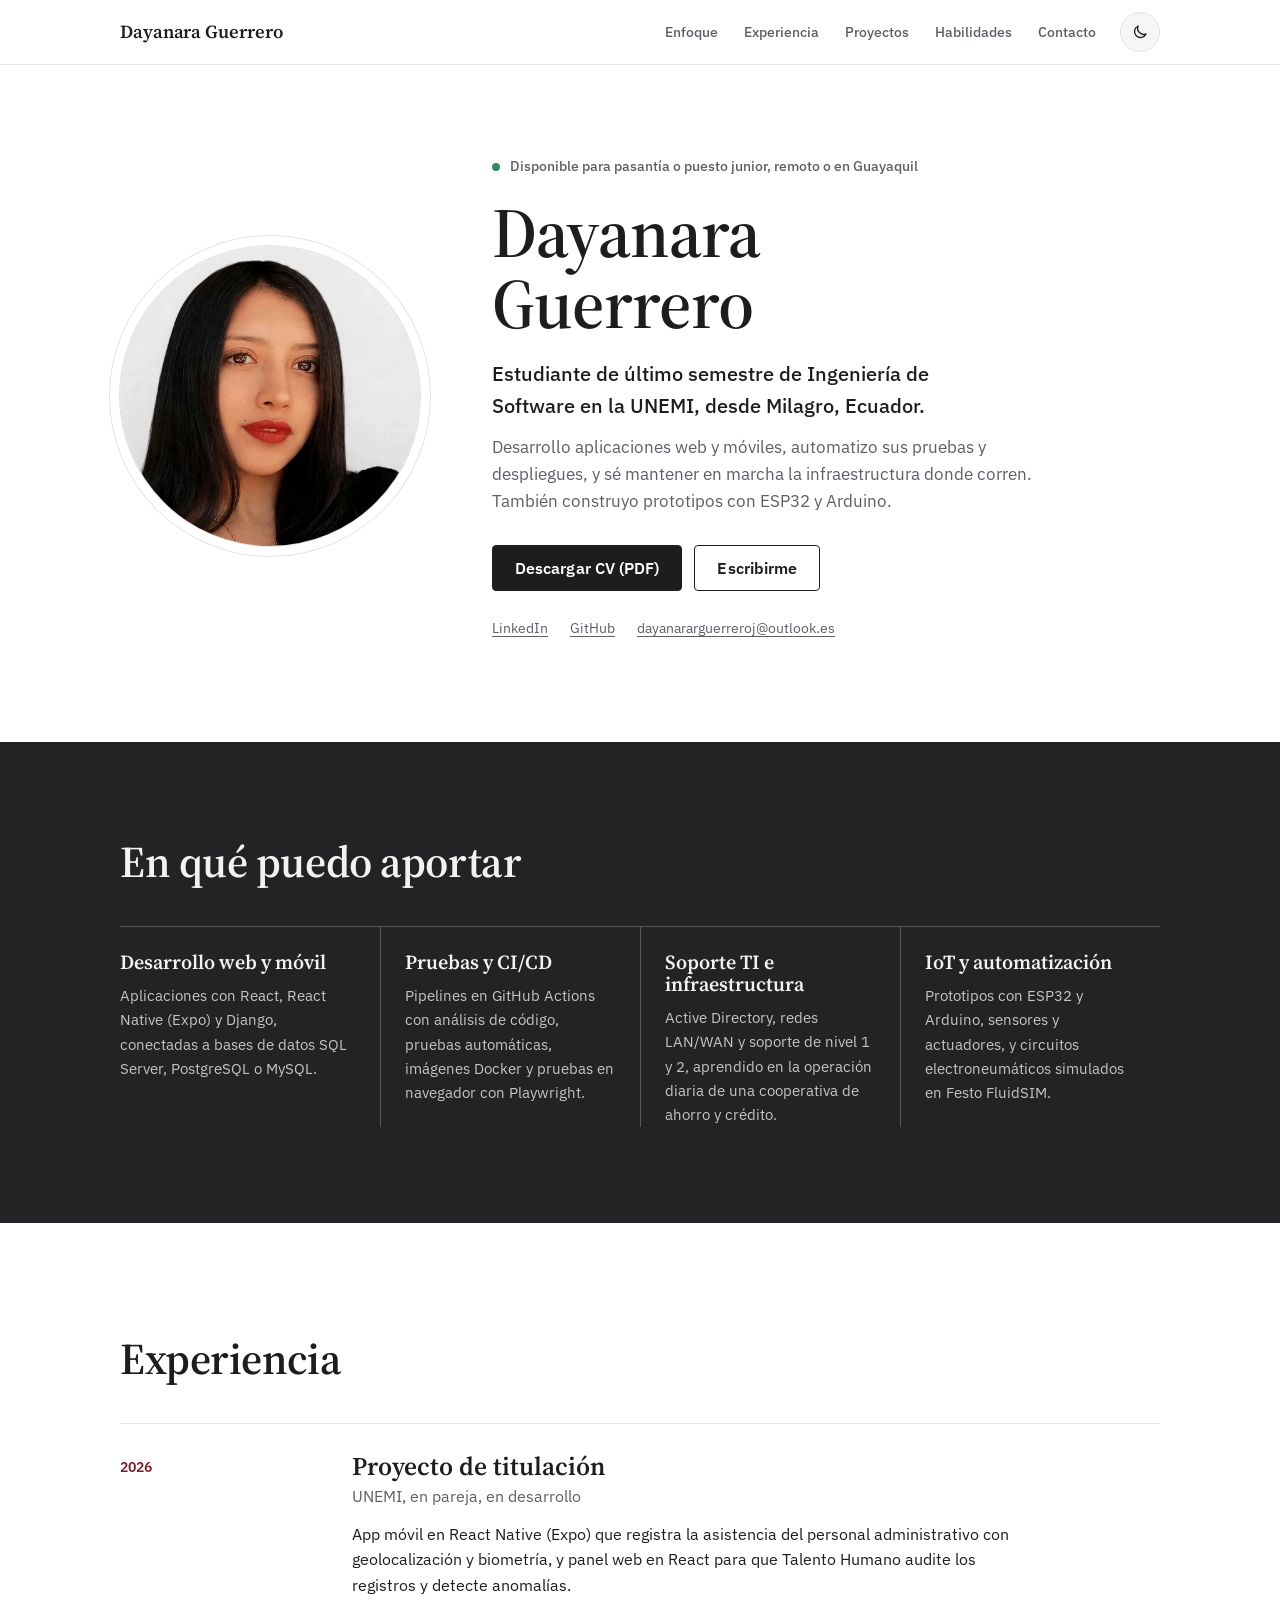
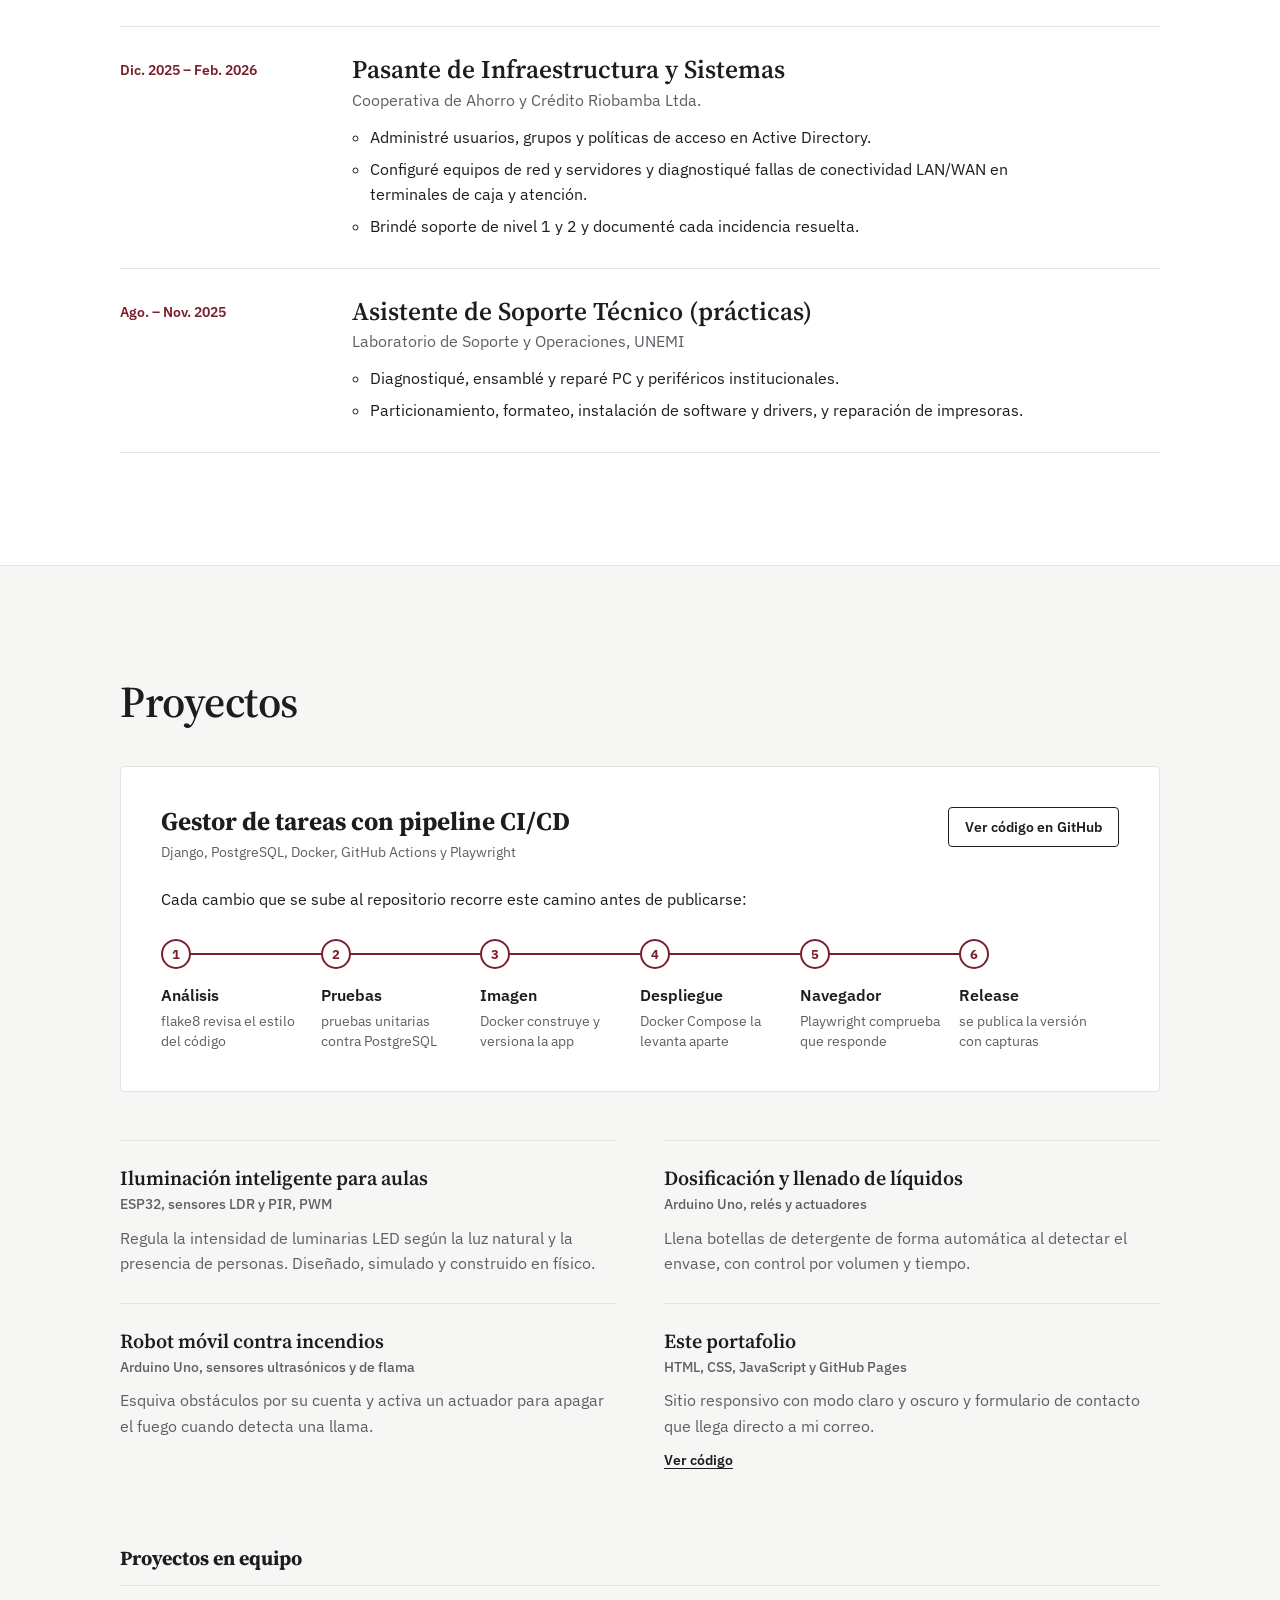
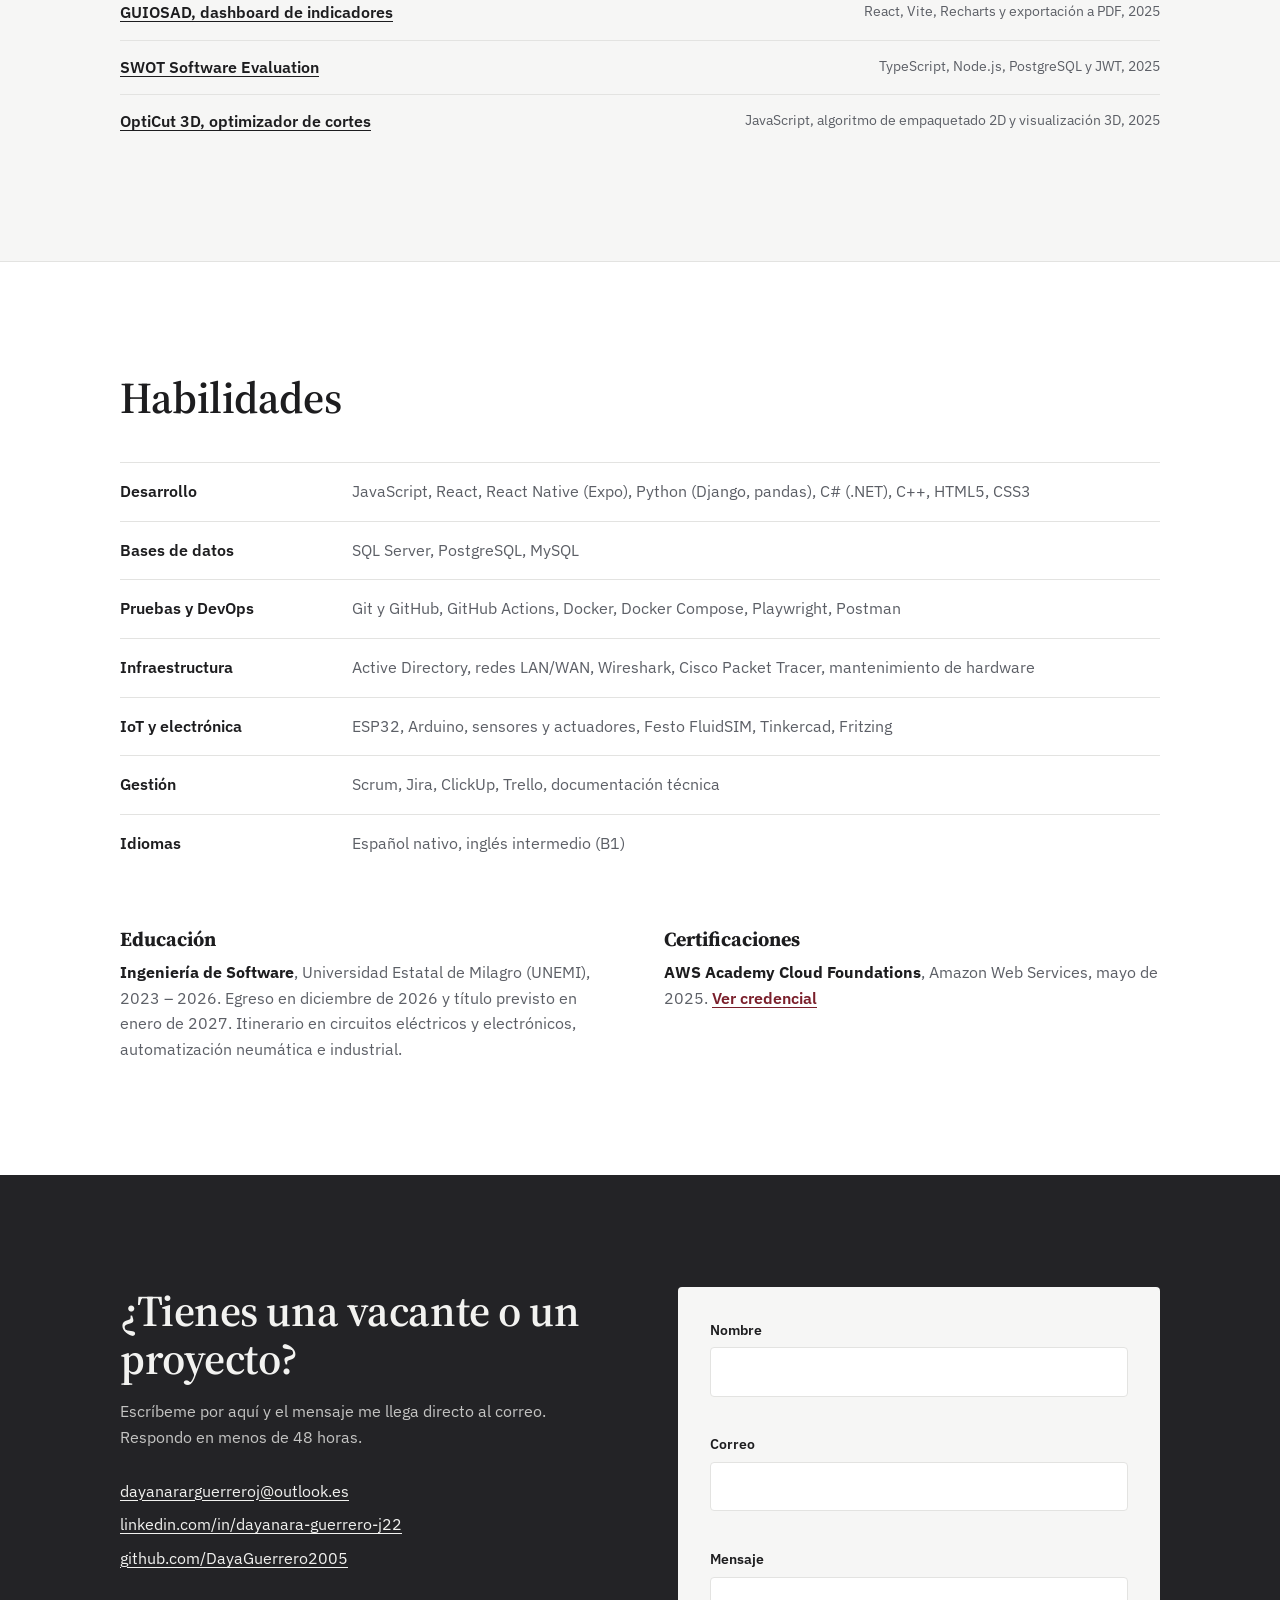
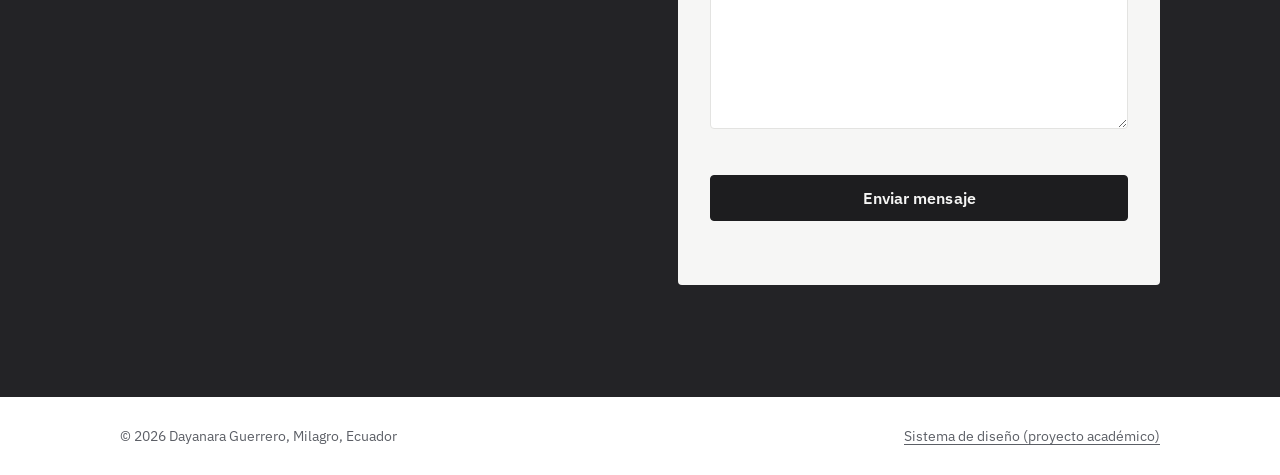
==== index.html @ b3f78c97 "Da un estilo más sobrio al portafolio Foto en círculo, títulos en Source Serif 4 y texto en IBM Plex" ====
<!DOCTYPE html>
<html lang="es">
<head>
  <meta charset="UTF-8" />
  <meta name="viewport" content="width=device-width, initial-scale=1.0" />
  <title>Dayanara Guerrero | Ingeniería de Software</title>
  <meta name="description" content="Portafolio de Dayanara Guerrero, estudiante de último semestre de Ingeniería de Software (UNEMI, Ecuador). Desarrollo web y móvil, QA y CI/CD, soporte TI e IoT." />
  <meta name="author" content="Dayanara Guerrero" />
  <meta property="og:title" content="Dayanara Guerrero | Ingeniería de Software" />
  <meta property="og:description" content="Desarrollo web y móvil, pruebas automatizadas y CI/CD, soporte TI e IoT. Disponible para pasantía o puesto junior." />
  <meta property="og:image" content="https://dayaguerrero2005.github.io/Portafolio-DW/assets/img/dayanara-guerrero.jpg" />
  <meta property="og:type" content="website" />
  <link rel="icon" type="image/jpeg" href="assets/img/favicon.jpg" />
  <link rel="preconnect" href="https://fonts.googleapis.com" />
  <link rel="preconnect" href="https://fonts.gstatic.com" crossorigin />
  <link href="https://fonts.googleapis.com/css2?family=Source+Serif+4:opsz,wght@8..60,400..700&family=IBM+Plex+Sans:wght@400;500;600&display=swap" rel="stylesheet" />
  <link rel="stylesheet" href="css/style.css" />
  <script>
    try {
      var t = localStorage.getItem('dg-theme');
      if (t) document.documentElement.setAttribute('data-theme', t);
    } catch (e) {}
  </script>
</head>
<body>
  <a class="skip" href="#main">Saltar al contenido</a>

  <header class="top">
    <div class="wrap top-inner">
      <a class="brand" href="#inicio" aria-label="Inicio">Dayanara Guerrero</a>
      <nav class="nav" id="nav" aria-label="Secciones">
        <a href="#enfoque">Enfoque</a>
        <a href="#experiencia">Experiencia</a>
        <a href="#proyectos">Proyectos</a>
        <a href="#habilidades">Habilidades</a>
        <a href="#contacto">Contacto</a>
      </nav>
      <div class="top-actions">
        <button class="icon-btn" id="theme" type="button" aria-label="Cambiar a modo oscuro">
          <svg viewBox="0 0 24 24" aria-hidden="true"><path d="M20 14.5A8 8 0 0 1 9.5 4 8 8 0 1 0 20 14.5Z"/></svg>
        </button>
        <button class="icon-btn menu-btn" id="menu" type="button" aria-label="Abrir menú" aria-expanded="false" aria-controls="nav">
          <svg viewBox="0 0 24 24" aria-hidden="true"><path d="M4 7h16M4 12h16M4 17h16"/></svg>
        </button>
      </div>
    </div>
  </header>

  <main id="main">
    <section class="hero" id="inicio" aria-labelledby="hero-name">
      <div class="wrap hero-grid">
        <figure class="hero-photo">
          <img src="assets/img/dayanara-guerrero.jpg" width="480" height="480" alt="Retrato de Dayanara Guerrero" fetchpriority="high" />
        </figure>
        <div class="hero-text">
          <p class="status"><span class="dot" aria-hidden="true"></span>Disponible para pasantía o puesto junior, remoto o en Guayaquil</p>
          <h1 class="hero-name" id="hero-name">Dayanara<br />Guerrero</h1>
          <p class="hero-role">Estudiante de último semestre de Ingeniería de Software en la UNEMI, desde Milagro, Ecuador.</p>
          <p class="hero-lead">
            Desarrollo aplicaciones web y móviles, automatizo sus pruebas y despliegues, y sé
            mantener en marcha la infraestructura donde corren. También construyo prototipos
            con ESP32 y Arduino.
          </p>
          <div class="hero-cta">
            <a class="btn btn-solid" href="assets/CV_Dayanara_Guerrero.pdf" download>Descargar CV (PDF)</a>
            <a class="btn btn-line" href="#contacto">Escribirme</a>
          </div>
          <ul class="hero-links" aria-label="Perfiles">
            <li><a href="https://www.linkedin.com/in/dayanara-guerrero-j22/" target="_blank" rel="noopener">LinkedIn</a></li>
            <li><a href="https://github.com/DayaGuerrero2005" target="_blank" rel="noopener">GitHub</a></li>
            <li><a href="mailto:dayanararguerreroj@outlook.es">dayanararguerreroj@outlook.es</a></li>
          </ul>
        </div>
      </div>
    </section>

    <section class="band" id="enfoque" aria-labelledby="enfoque-title">
      <div class="wrap">
        <h2 class="section-title" id="enfoque-title">En qué puedo aportar</h2>
        <div class="focus">
          <article class="focus-item">
            <h3>Desarrollo web y móvil</h3>
            <p>Aplicaciones con React, React Native (Expo) y Django, conectadas a bases de datos SQL Server, PostgreSQL o MySQL.</p>
          </article>
          <article class="focus-item">
            <h3>Pruebas y CI/CD</h3>
            <p>Pipelines en GitHub Actions con análisis de código, pruebas automáticas, imágenes Docker y pruebas en navegador con Playwright.</p>
          </article>
          <article class="focus-item">
            <h3>Soporte TI e infraestructura</h3>
            <p>Active Directory, redes LAN/WAN y soporte de nivel 1 y 2, aprendido en la operación diaria de una cooperativa de ahorro y crédito.</p>
          </article>
          <article class="focus-item">
            <h3>IoT y automatización</h3>
            <p>Prototipos con ESP32 y Arduino, sensores y actuadores, y circuitos electroneumáticos simulados en Festo FluidSIM.</p>
          </article>
        </div>
      </div>
    </section>

    <section class="section" id="experiencia" aria-labelledby="exp-title">
      <div class="wrap">
        <h2 class="section-title" id="exp-title">Experiencia</h2>
        <ol class="timeline">
          <li class="tl-item">
            <p class="tl-date">2026</p>
            <div class="tl-body">
              <h3>Proyecto de titulación</h3>
              <p class="tl-org">UNEMI, en pareja, en desarrollo</p>
              <p>App móvil en React Native (Expo) que registra la asistencia del personal administrativo con geolocalización y biometría, y panel web en React para que Talento Humano audite los registros y detecte anomalías.</p>
            </div>
          </li>
          <li class="tl-item">
            <p class="tl-date">Dic. 2025 – Feb. 2026</p>
            <div class="tl-body">
              <h3>Pasante de Infraestructura y Sistemas</h3>
              <p class="tl-org">Cooperativa de Ahorro y Crédito Riobamba Ltda.</p>
              <ul>
                <li>Administré usuarios, grupos y políticas de acceso en Active Directory.</li>
                <li>Configuré equipos de red y servidores y diagnostiqué fallas de conectividad LAN/WAN en terminales de caja y atención.</li>
                <li>Brindé soporte de nivel 1 y 2 y documenté cada incidencia resuelta.</li>
              </ul>
            </div>
          </li>
          <li class="tl-item">
            <p class="tl-date">Ago. – Nov. 2025</p>
            <div class="tl-body">
              <h3>Asistente de Soporte Técnico (prácticas)</h3>
              <p class="tl-org">Laboratorio de Soporte y Operaciones, UNEMI</p>
              <ul>
                <li>Diagnostiqué, ensamblé y reparé PC y periféricos institucionales.</li>
                <li>Particionamiento, formateo, instalación de software y drivers, y reparación de impresoras.</li>
              </ul>
            </div>
          </li>
        </ol>
      </div>
    </section>

    <section class="section section-alt" id="proyectos" aria-labelledby="proj-title">
      <div class="wrap">
        <h2 class="section-title" id="proj-title">Proyectos</h2>

        <article class="feature">
          <div class="feature-head">
            <div>
              <h3>Gestor de tareas con pipeline CI/CD</h3>
              <p class="feature-stack">Django, PostgreSQL, Docker, GitHub Actions y Playwright</p>
            </div>
            <a class="btn btn-line btn-sm" href="https://github.com/DayaGuerrero2005/GCS_TPE3" target="_blank" rel="noopener">Ver código en GitHub</a>
          </div>
          <p class="feature-lead">Cada cambio que se sube al repositorio recorre este camino antes de publicarse:</p>
          <ol class="pipeline" aria-label="Etapas del pipeline">
            <li><strong>Análisis</strong><span>flake8 revisa el estilo del código</span></li>
            <li><strong>Pruebas</strong><span>pruebas unitarias contra PostgreSQL</span></li>
            <li><strong>Imagen</strong><span>Docker construye y versiona la app</span></li>
            <li><strong>Despliegue</strong><span>Docker Compose la levanta aparte</span></li>
            <li><strong>Navegador</strong><span>Playwright comprueba que responde</span></li>
            <li><strong>Release</strong><span>se publica la versión con capturas</span></li>
          </ol>
        </article>

        <div class="proj-grid">
          <article class="proj">
            <h3>Iluminación inteligente para aulas</h3>
            <p class="proj-stack">ESP32, sensores LDR y PIR, PWM</p>
            <p>Regula la intensidad de luminarias LED según la luz natural y la presencia de personas. Diseñado, simulado y construido en físico.</p>
          </article>
          <article class="proj">
            <h3>Dosificación y llenado de líquidos</h3>
            <p class="proj-stack">Arduino Uno, relés y actuadores</p>
            <p>Llena botellas de detergente de forma automática al detectar el envase, con control por volumen y tiempo.</p>
          </article>
          <article class="proj">
            <h3>Robot móvil contra incendios</h3>
            <p class="proj-stack">Arduino Uno, sensores ultrasónicos y de flama</p>
            <p>Esquiva obstáculos por su cuenta y activa un actuador para apagar el fuego cuando detecta una llama.</p>
          </article>
          <article class="proj">
            <h3>Este portafolio</h3>
            <p class="proj-stack">HTML, CSS, JavaScript y GitHub Pages</p>
            <p>Sitio responsivo con modo claro y oscuro y formulario de contacto que llega directo a mi correo.</p>
            <a class="proj-link" href="https://github.com/DayaGuerrero2005/Portafolio-DW" target="_blank" rel="noopener">Ver código</a>
          </article>
        </div>

        <h3 class="sub-title">Proyectos en equipo</h3>
        <ul class="team-list">
          <li>
            <a href="https://github.com/Jose2401jj/guiosad-project" target="_blank" rel="noopener">GUIOSAD, dashboard de indicadores</a>
            <span>React, Vite, Recharts y exportación a PDF, 2025</span>
          </li>
          <li>
            <a href="https://github.com/JavicSoftCode-01/swot_software_evaluation" target="_blank" rel="noopener">SWOT Software Evaluation</a>
            <span>TypeScript, Node.js, PostgreSQL y JWT, 2025</span>
          </li>
          <li>
            <a href="https://github.com/JavicSoftCode-01/optimizador_de_cortes" target="_blank" rel="noopener">OptiCut 3D, optimizador de cortes</a>
            <span>JavaScript, algoritmo de empaquetado 2D y visualización 3D, 2025</span>
          </li>
        </ul>
      </div>
    </section>

    <section class="section" id="habilidades" aria-labelledby="skills-title">
      <div class="wrap">
        <h2 class="section-title" id="skills-title">Habilidades</h2>
        <dl class="skills">
          <div><dt>Desarrollo</dt><dd>JavaScript, React, React Native (Expo), Python (Django, pandas), C# (.NET), C++, HTML5, CSS3</dd></div>
          <div><dt>Bases de datos</dt><dd>SQL Server, PostgreSQL, MySQL</dd></div>
          <div><dt>Pruebas y DevOps</dt><dd>Git y GitHub, GitHub Actions, Docker, Docker Compose, Playwright, Postman</dd></div>
          <div><dt>Infraestructura</dt><dd>Active Directory, redes LAN/WAN, Wireshark, Cisco Packet Tracer, mantenimiento de hardware</dd></div>
          <div><dt>IoT y electrónica</dt><dd>ESP32, Arduino, sensores y actuadores, Festo FluidSIM, Tinkercad, Fritzing</dd></div>
          <div><dt>Gestión</dt><dd>Scrum, Jira, ClickUp, Trello, documentación técnica</dd></div>
          <div><dt>Idiomas</dt><dd>Español nativo, inglés intermedio (B1)</dd></div>
        </dl>

        <div class="edu">
          <div>
            <h3>Educación</h3>
            <p><strong>Ingeniería de Software</strong>, Universidad Estatal de Milagro (UNEMI), 2023 – 2026. Egreso en diciembre de 2026 y título previsto en enero de 2027. Itinerario en circuitos eléctricos y electrónicos, automatización neumática e industrial.</p>
          </div>
          <div>
            <h3>Certificaciones</h3>
            <p><strong>AWS Academy Cloud Foundations</strong>, Amazon Web Services, mayo de 2025. <a href="https://credly.com/go/OLYdeeod" target="_blank" rel="noopener">Ver credencial</a></p>
          </div>
        </div>
      </div>
    </section>

    <section class="contact" id="contacto" aria-labelledby="contact-title">
      <div class="wrap contact-grid">
        <div class="contact-text">
          <h2 class="contact-title" id="contact-title">¿Tienes una vacante o un proyecto?</h2>
          <p>Escríbeme por aquí y el mensaje me llega directo al correo. Respondo en menos de 48 horas.</p>
          <ul class="contact-links">
            <li><a href="mailto:dayanararguerreroj@outlook.es">dayanararguerreroj@outlook.es</a></li>
            <li><a href="https://www.linkedin.com/in/dayanara-guerrero-j22/" target="_blank" rel="noopener">linkedin.com/in/dayanara-guerrero-j22</a></li>
            <li><a href="https://github.com/DayaGuerrero2005" target="_blank" rel="noopener">github.com/DayaGuerrero2005</a></li>
          </ul>
        </div>
        <form class="form" id="contact-form" novalidate>
          <div class="field">
            <label for="f-name">Nombre</label>
            <input id="f-name" name="name" type="text" autocomplete="name" required minlength="2" />
            <p class="err" id="e-name" aria-live="polite"></p>
          </div>
          <div class="field">
            <label for="f-email">Correo</label>
            <input id="f-email" name="email" type="email" autocomplete="email" required />
            <p class="err" id="e-email" aria-live="polite"></p>
          </div>
          <div class="field">
            <label for="f-message">Mensaje</label>
            <textarea id="f-message" name="message" rows="5" required minlength="10"></textarea>
            <p class="err" id="e-message" aria-live="polite"></p>
          </div>
          <input type="text" name="_honey" class="hp" tabindex="-1" autocomplete="off" aria-hidden="true" />
          <button class="btn btn-solid" type="submit" id="f-submit">Enviar mensaje</button>
          <p class="form-status" id="f-status" role="status"></p>
        </form>
      </div>
    </section>
  </main>

  <footer class="foot">
    <div class="wrap foot-inner">
      <p>© 2026 Dayanara Guerrero, Milagro, Ecuador</p>
      <a href="design-system.html">Sistema de diseño (proyecto académico)</a>
    </div>
  </footer>

  <script src="js/main.js"></script>
</body>
</html>
---- css/style.css ----
/* Portafolio de Dayanara Guerrero
   Paleta: blanco, grafito y un vino oscuro como único acento.
   Tipos: Source Serif 4 (títulos) e IBM Plex Sans (texto). */

:root {
  --paper: #ffffff;
  --surface: #f6f6f5;
  --ink: #1d1d1f;
  --muted: #5c5f66;
  --line: #e3e3e1;
  --signal: #7a1f2b;
  --signal-ink: #ffffff;
  --focus: #2b5fb4;
  --deep: #232326;
  --on-deep: #f2f2f0;

  --font-display: "Source Serif 4", Georgia, "Times New Roman", serif;
  --font-body: "IBM Plex Sans", system-ui, -apple-system, "Segoe UI", sans-serif;

  --step--1: 0.875rem;
  --step-0: 1rem;
  --step-1: 1.25rem;
  --step-2: 1.6rem;
  --step-3: clamp(2rem, 4vw, 2.75rem);
  --step-hero: clamp(2.6rem, 5.6vw, 4.4rem);

  --wrap: 1120px;
  --gutter: clamp(16px, 4vw, 40px);
  --radius: 4px;
  color-scheme: light;
}

:root[data-theme="dark"] {
  --paper: #161618;
  --surface: #1e1e21;
  --ink: #ededeb;
  --muted: #a7a8ad;
  --line: #303034;
  --signal: #d98a94;
  --signal-ink: #161618;
  --focus: #8fb0ff;
  --deep: #0f0f10;
  --on-deep: #ededeb;
  color-scheme: dark;
}

@media (prefers-color-scheme: dark) {
  :root:not([data-theme="light"]) {
    --paper: #161618;
    --surface: #1e1e21;
    --ink: #ededeb;
    --muted: #a7a8ad;
    --line: #303034;
    --signal: #d98a94;
    --signal-ink: #161618;
    --focus: #8fb0ff;
    --deep: #0f0f10;
    --on-deep: #ededeb;
    color-scheme: dark;
  }
}

*, *::before, *::after { box-sizing: border-box; }
html { scroll-behavior: smooth; scroll-padding-top: 76px; }
body {
  margin: 0;
  background: var(--paper);
  color: var(--ink);
  font-family: var(--font-body);
  font-size: var(--step-0);
  line-height: 1.6;
  -webkit-font-smoothing: antialiased;
}
img { max-width: 100%; display: block; }
a { color: inherit; text-underline-offset: 3px; }
:focus-visible { outline: 3px solid var(--focus); outline-offset: 3px; border-radius: 2px; }
h1, h2, h3 { font-family: var(--font-display); line-height: 1.1; margin: 0; }
p { margin: 0; }

.wrap { width: 100%; max-width: var(--wrap); margin: 0 auto; padding: 0 var(--gutter); }
.skip { position: absolute; left: -999px; top: 8px; background: var(--ink); color: var(--paper); padding: 8px 14px; z-index: 50; }
.skip:focus { left: 8px; }

/* Cabecera */
.top {
  position: sticky; top: 0; z-index: 20;
  background: color-mix(in srgb, var(--paper) 88%, transparent);
  backdrop-filter: blur(10px);
  border-bottom: 1px solid var(--line);
}
.top-inner { display: flex; align-items: center; gap: 24px; height: 64px; }
.brand { font-family: var(--font-display); font-weight: 600; font-size: 1.15rem; letter-spacing: -0.005em; text-decoration: none; margin-right: auto; }
.nav { display: flex; gap: 26px; }
.nav a { text-decoration: none; color: var(--muted); font-size: var(--step--1); font-weight: 500; }
.nav a:hover { color: var(--ink); }
.top-actions { display: flex; gap: 6px; }
.icon-btn {
  width: 40px; height: 40px; border-radius: 50%;
  border: 1px solid var(--line); background: var(--surface); color: var(--ink);
  display: grid; place-items: center; cursor: pointer;
}
.icon-btn svg { width: 18px; height: 18px; fill: none; stroke: currentColor; stroke-width: 1.8; stroke-linecap: round; stroke-linejoin: round; }
.menu-btn { display: none; }

/* Botones */
.btn {
  letter-spacing: 0.005em;
  display: inline-flex; align-items: center; justify-content: center;
  min-height: 46px; padding: 0 22px; border-radius: var(--radius);
  font: 600 var(--step-0) var(--font-body); text-decoration: none; cursor: pointer;
  border: 1.5px solid var(--ink);
}
.btn-solid { background: var(--ink); color: var(--paper); }
.btn-solid:hover { background: var(--signal); border-color: var(--signal); color: var(--signal-ink); }
.btn-line { background: transparent; color: var(--ink); }
.btn-line:hover { background: var(--ink); color: var(--paper); }
.btn-sm { min-height: 40px; padding: 0 16px; font-size: var(--step--1); }
.btn[disabled] { opacity: .6; cursor: progress; }

/* Hero */
.hero { padding: clamp(40px, 7vw, 88px) 0 clamp(56px, 8vw, 104px); overflow: hidden; }
.hero-grid { display: grid; grid-template-columns: auto 1fr; gap: clamp(32px, 6vw, 72px); align-items: center; }
.status { display: inline-flex; align-items: baseline; gap: 10px; font-size: var(--step--1); color: var(--muted); font-weight: 500; }
.dot { width: 8px; height: 8px; border-radius: 50%; background: #2e8b57; }
.hero-name {
  font-size: var(--step-hero);
  font-weight: 600;
  font-variation-settings: "opsz" 60;
  letter-spacing: -0.015em;
  line-height: 1.02;
  margin: 18px 0 18px;
}
.hero-role { font-size: var(--step-1); font-weight: 500; max-width: 40ch; }
.hero-lead { color: var(--muted); max-width: 54ch; margin-top: 12px; font-size: 1.05rem; }
.hero-cta { display: flex; flex-wrap: wrap; gap: 12px; margin-top: 30px; }
.hero-links { list-style: none; padding: 0; margin: 26px 0 0; display: flex; flex-wrap: wrap; gap: 8px 22px; font-size: var(--step--1); }
.hero-links a { color: var(--muted); }
.hero-links a:hover { color: var(--signal); }

.hero-photo { margin: 0; }
.hero-photo img {
  width: clamp(200px, 24vw, 300px); height: auto; aspect-ratio: 1; object-fit: cover;
  border-radius: 50%;
  box-shadow: 0 0 0 1px var(--line), 0 0 0 10px var(--paper), 0 0 0 11px var(--line);
}

/* Bloque de enfoque */
.band { background: var(--deep); color: var(--on-deep); padding: clamp(56px, 8vw, 96px) 0; }
.band .section-title { color: var(--on-deep); }
.focus { display: grid; grid-template-columns: repeat(4, 1fr); gap: 0; margin-top: 40px; border-top: 1px solid color-mix(in srgb, var(--on-deep) 25%, transparent); }
.focus-item { padding: 24px 24px 0 0; }
.focus-item + .focus-item { padding-left: 24px; border-left: 1px solid color-mix(in srgb, var(--on-deep) 25%, transparent); }
.focus-item h3 { font-size: var(--step-1); font-weight: 600; margin-bottom: 10px; }
.focus-item p { color: color-mix(in srgb, var(--on-deep) 78%, transparent); font-size: .95rem; }

/* Secciones */
.section { padding: clamp(64px, 9vw, 112px) 0; }
.section-alt { background: var(--surface); border-top: 1px solid var(--line); border-bottom: 1px solid var(--line); }
.section-title { font-size: var(--step-3); font-weight: 600; letter-spacing: -0.01em; }

/* Línea de tiempo */
.timeline { list-style: none; padding: 0; margin: 40px 0 0; }
.tl-item { display: grid; grid-template-columns: 200px 1fr; gap: 32px; padding: 28px 0; border-top: 1px solid var(--line); }
.tl-item:last-child { border-bottom: 1px solid var(--line); }
.tl-date { font-weight: 600; color: var(--signal); font-size: var(--step--1); padding-top: 4px; }
.tl-body h3 { font-size: var(--step-2); font-weight: 600; }
.tl-org { color: var(--muted); margin: 4px 0 12px; }
.tl-body p:not(.tl-org) { max-width: 68ch; }
.tl-body ul { margin: 0; padding-left: 1.1em; max-width: 68ch; }
.tl-body li + li { margin-top: 6px; }

/* Proyecto destacado y pipeline */
.feature { margin-top: 40px; padding: clamp(24px, 4vw, 40px); border: 1px solid var(--line); border-radius: var(--radius); background: var(--paper); }
.feature-head { display: flex; justify-content: space-between; align-items: flex-start; gap: 20px; flex-wrap: wrap; }
.feature h3 { font-size: var(--step-2); }
.feature-stack { color: var(--muted); margin-top: 6px; font-size: var(--step--1); }
.feature-lead { margin-top: 24px; }
.pipeline {
  list-style: none; padding: 0; margin: 26px 0 0;
  display: grid; grid-template-columns: repeat(6, 1fr); counter-reset: st;
  position: relative;
}
.pipeline::before {
  content: ""; position: absolute; left: 14px; right: calc(100% / 6 - 14px); top: 14px; height: 2px; background: var(--signal);
}
.pipeline li { position: relative; padding-right: 12px; counter-increment: st; }
.pipeline li::before {
  content: counter(st); display: grid; place-items: center;
  width: 30px; height: 30px; border-radius: 50%;
  background: var(--paper); border: 2px solid var(--signal); color: var(--signal);
  font: 700 .8rem var(--font-body); position: relative; margin-bottom: 14px;
}
.pipeline strong { display: block; font-size: 1rem; font-weight: 600; }
.pipeline span { display: block; color: var(--muted); font-size: var(--step--1); line-height: 1.45; margin-top: 2px; }

.proj-grid { display: grid; grid-template-columns: repeat(2, 1fr); gap: 0 48px; margin-top: 48px; }
.proj { padding: 26px 0; border-top: 1px solid var(--line); }
.proj h3 { font-size: var(--step-1); font-weight: 600; }
.proj-stack { color: var(--muted); font-size: var(--step--1); font-weight: 500; margin: 4px 0 10px; }
.proj p:last-of-type { color: var(--muted); }
.proj-link { display: inline-block; margin-top: 10px; font-weight: 600; font-size: var(--step--1); }

.sub-title { font-size: var(--step-1); margin-top: 48px; }
.team-list { list-style: none; padding: 0; margin: 16px 0 0; }
.team-list li { display: flex; flex-wrap: wrap; justify-content: space-between; gap: 4px 24px; padding: 14px 0; border-top: 1px solid var(--line); }
.team-list a { font-weight: 600; }
.team-list span { color: var(--muted); font-size: var(--step--1); }

/* Habilidades */
.skills { margin: 40px 0 0; }
.skills > div { display: grid; grid-template-columns: 200px 1fr; gap: 32px; padding: 16px 0; border-top: 1px solid var(--line); }
.skills dt { font-weight: 600; }
.skills dd { margin: 0; color: var(--muted); }
.edu { display: grid; grid-template-columns: 1fr 1fr; gap: 48px; margin-top: 56px; }
.edu h3 { font-size: var(--step-1); margin-bottom: 10px; }
.edu p { color: var(--muted); max-width: 60ch; }
.edu strong { color: var(--ink); }
.edu a { color: var(--signal); font-weight: 600; }

/* Contacto */
.contact { background: var(--deep); color: var(--on-deep); padding: clamp(64px, 9vw, 112px) 0; }
.contact-grid { display: grid; grid-template-columns: 1fr 1fr; gap: clamp(32px, 6vw, 80px); }
.contact-title { font-size: var(--step-3); font-weight: 600; letter-spacing: -0.01em; }
.contact-text > p { margin-top: 16px; color: color-mix(in srgb, var(--on-deep) 78%, transparent); max-width: 44ch; }
.contact-links { list-style: none; padding: 0; margin: 28px 0 0; }
.contact-links li + li { margin-top: 8px; }
.contact-links a { color: var(--on-deep); word-break: break-word; }
.contact-links a:hover { color: var(--signal); }

.form { background: var(--surface); color: var(--ink); padding: clamp(20px, 4vw, 32px); border-radius: var(--radius); }
.field + .field { margin-top: 16px; }
.field label { display: block; font-weight: 600; font-size: var(--step--1); margin-bottom: 6px; }
.field input, .field textarea {
  width: 100%; font: inherit; color: var(--ink); background: var(--paper);
  border: 1.5px solid var(--line); border-radius: var(--radius); padding: 11px 13px;
}
.field textarea { resize: vertical; min-height: 120px; }
.field input:focus, .field textarea:focus { outline: none; border-color: var(--focus); box-shadow: 0 0 0 3px color-mix(in srgb, var(--focus) 25%, transparent); }
.field.invalid input, .field.invalid textarea { border-color: var(--signal); }
.err { color: var(--signal); font-size: var(--step--1); min-height: 1.2em; margin-top: 4px; }
.hp { position: absolute; left: -5000px; }
.form .btn { margin-top: 18px; width: 100%; }
.form .btn-solid { background: var(--ink); color: var(--surface); }
.form-status { margin-top: 12px; font-size: var(--step--1); min-height: 1.4em; }
.form-status.ok { color: #1f8a50; }
.form-status.bad { color: var(--signal); }

/* Pie */
.foot { padding: 28px 0; font-size: var(--step--1); color: var(--muted); }
.foot-inner { display: flex; justify-content: space-between; gap: 12px; flex-wrap: wrap; }

/* Responsivo */
@media (max-width: 900px) {
  .focus { grid-template-columns: 1fr 1fr; }
  .focus-item:nth-child(3) { padding-left: 0; border-left: 0; }
  .focus-item { padding-bottom: 24px; }
  .pipeline { grid-template-columns: 1fr; gap: 18px; }
  .pipeline::before { left: 14px; right: auto; top: 14px; bottom: 14px; width: 3px; height: auto; }
  .pipeline li { display: grid; grid-template-columns: 30px 1fr; column-gap: 14px; }
  .pipeline li::before { margin: 0; grid-row: span 2; }
  .pipeline span { grid-column: 2; }
  .contact-grid, .edu { grid-template-columns: 1fr; }
}
@media (max-width: 760px) {
  .menu-btn { display: grid; }
  .nav {
    display: none; position: absolute; top: 64px; left: 0; right: 0;
    flex-direction: column; gap: 0; background: var(--surface); border-bottom: 1px solid var(--line);
    padding: 8px var(--gutter) 16px;
  }
  .nav.open { display: flex; }
  .nav a { padding: 12px 0; font-size: var(--step-0); color: var(--ink); }
  .hero-grid { grid-template-columns: 1fr; gap: 24px; }
  .hero-photo img { width: 168px; margin: 11px; }
  .hero-name { margin-top: 14px; }
  .focus { grid-template-columns: 1fr; }
  .focus-item, .focus-item + .focus-item { padding: 20px 0; border-left: 0; }
  .focus-item + .focus-item { border-top: 1px solid color-mix(in srgb, var(--on-deep) 25%, transparent); }
  .tl-item, .skills > div { grid-template-columns: 1fr; gap: 6px; }
  .proj-grid { grid-template-columns: 1fr; }
}
@media (prefers-reduced-motion: reduce) {
  html { scroll-behavior: auto; }
}
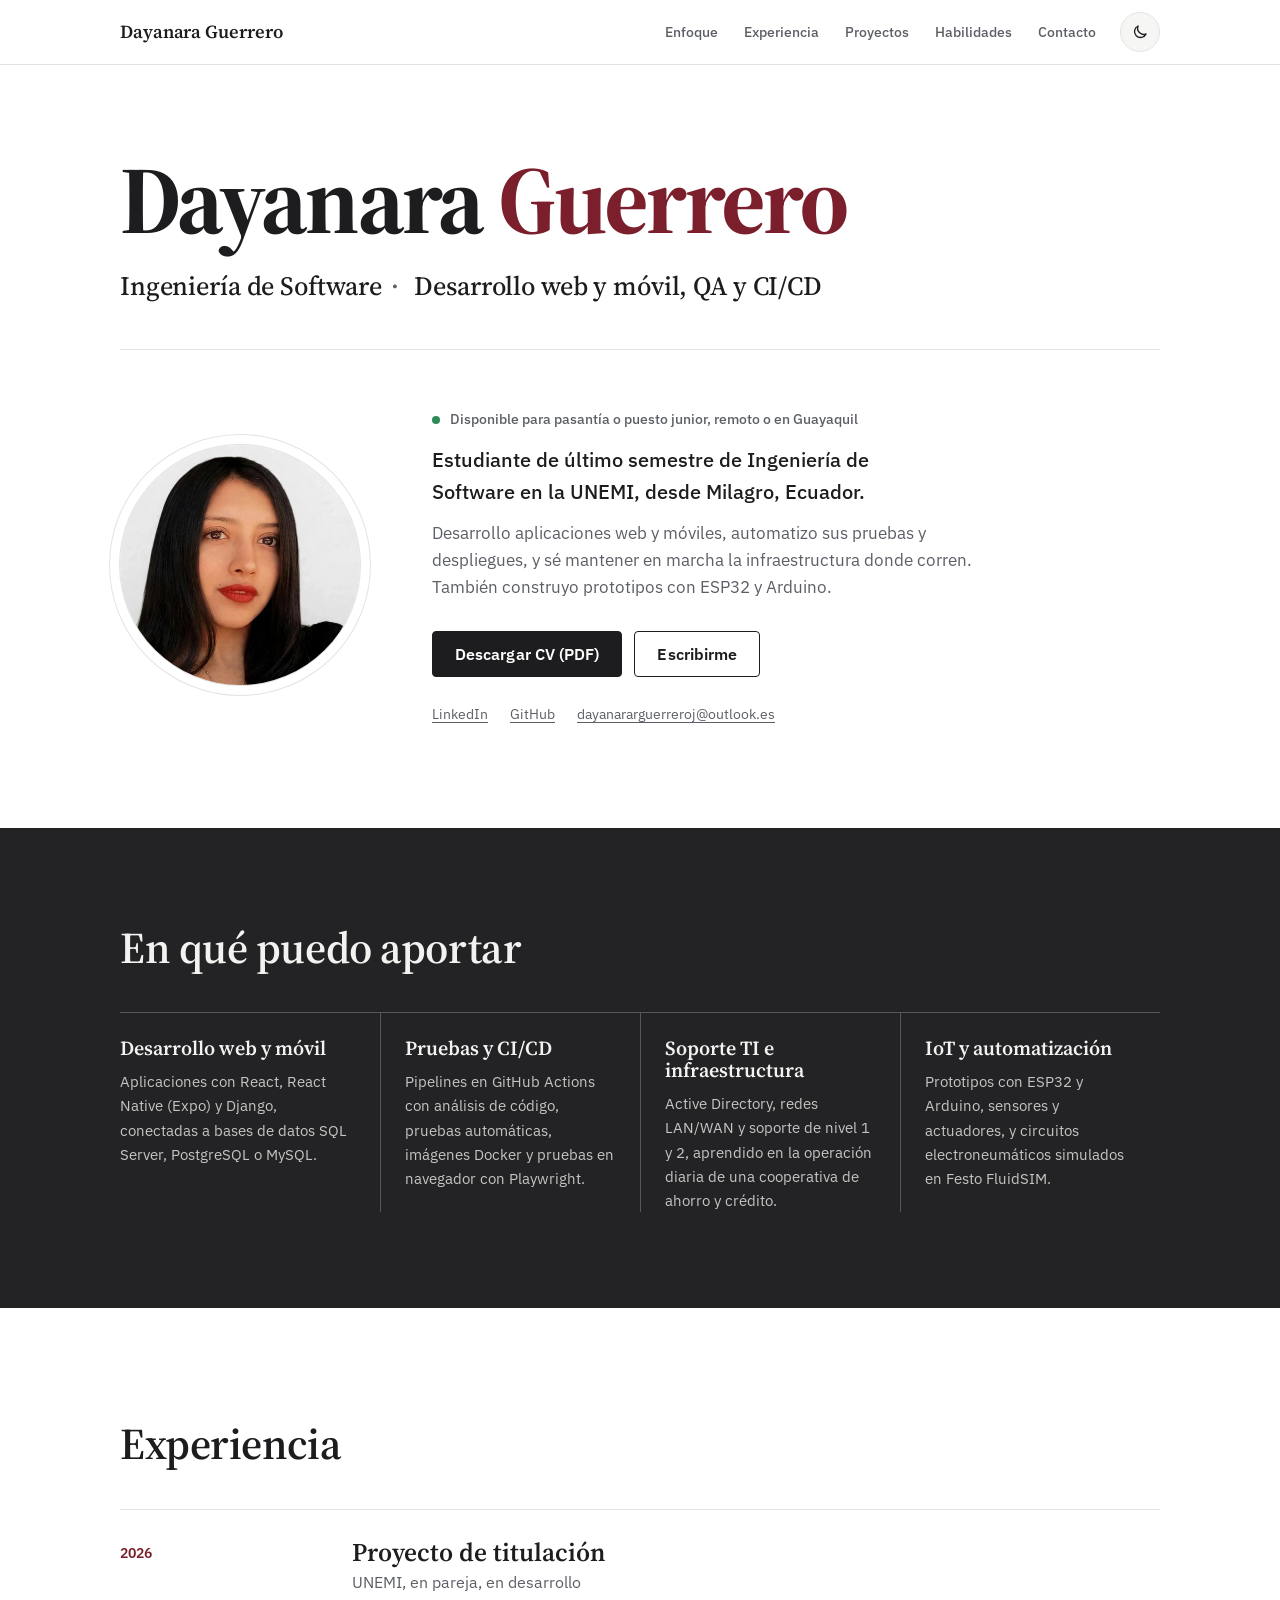
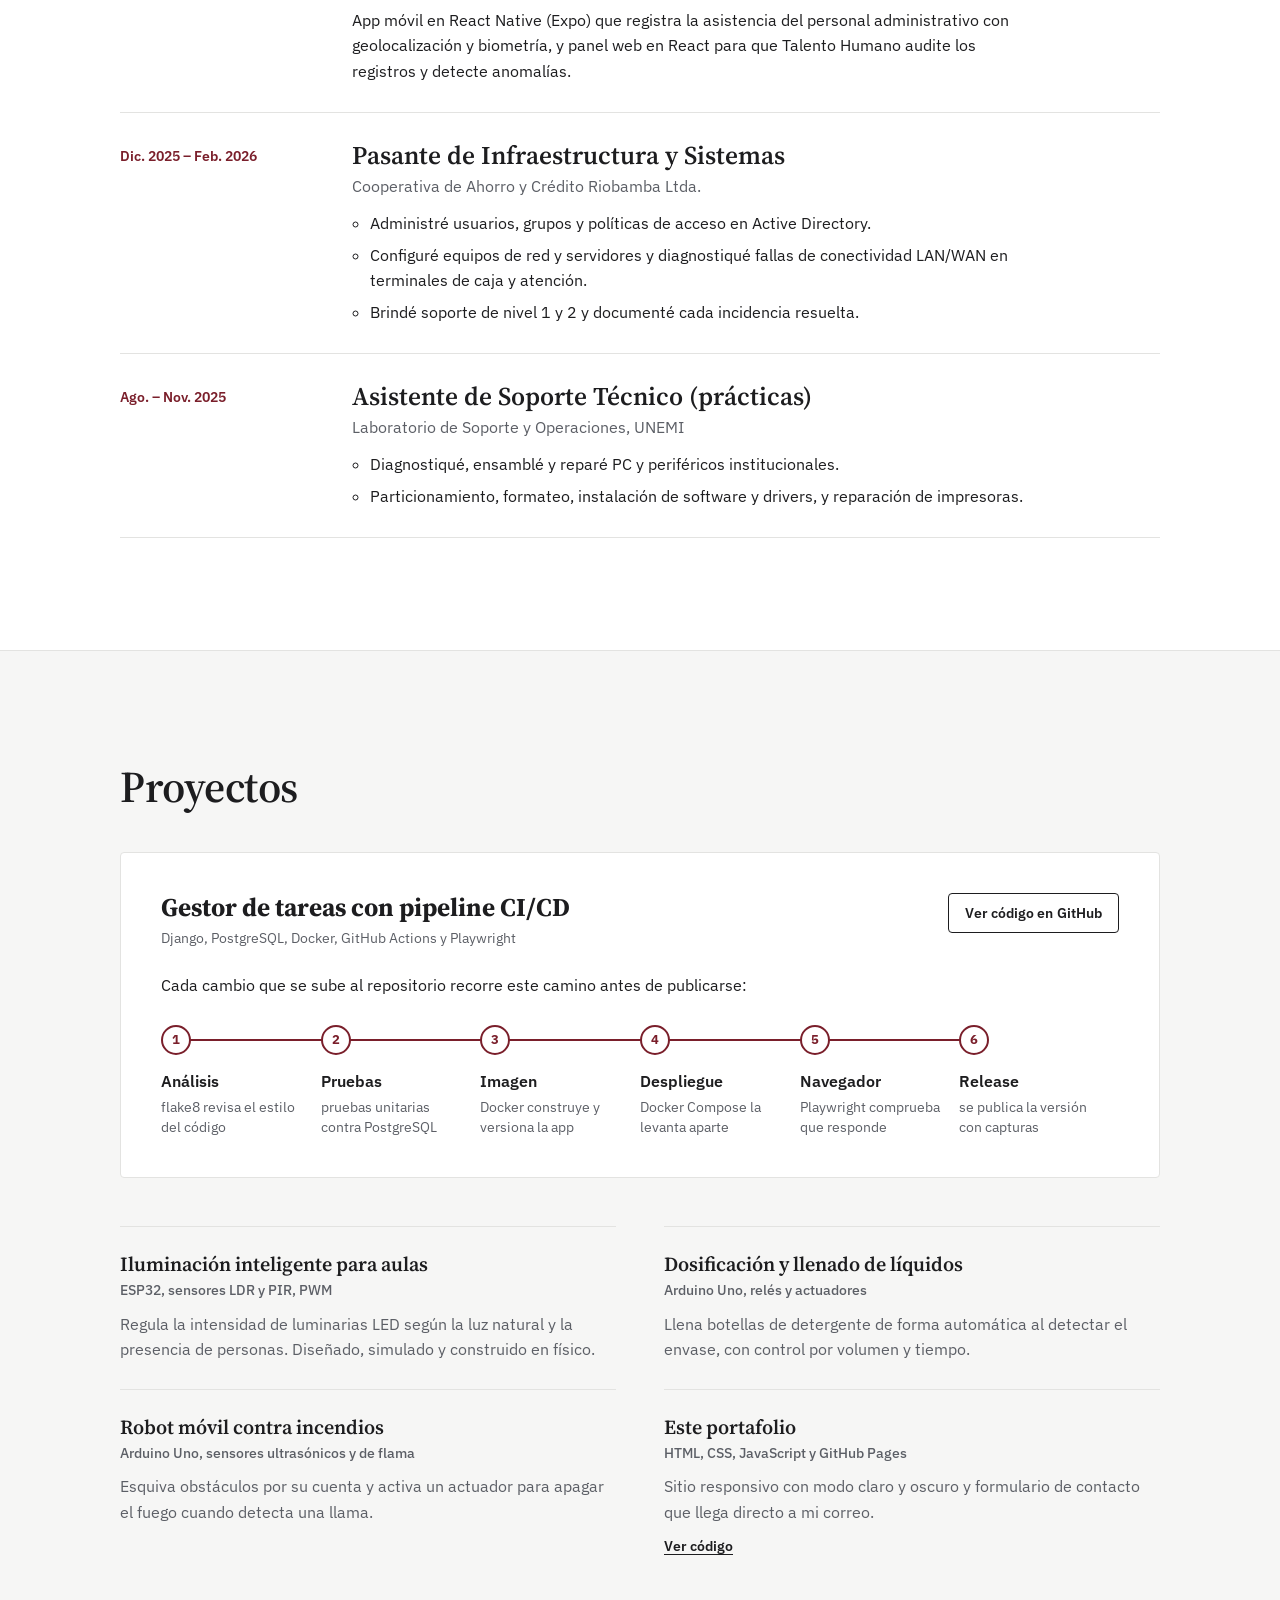
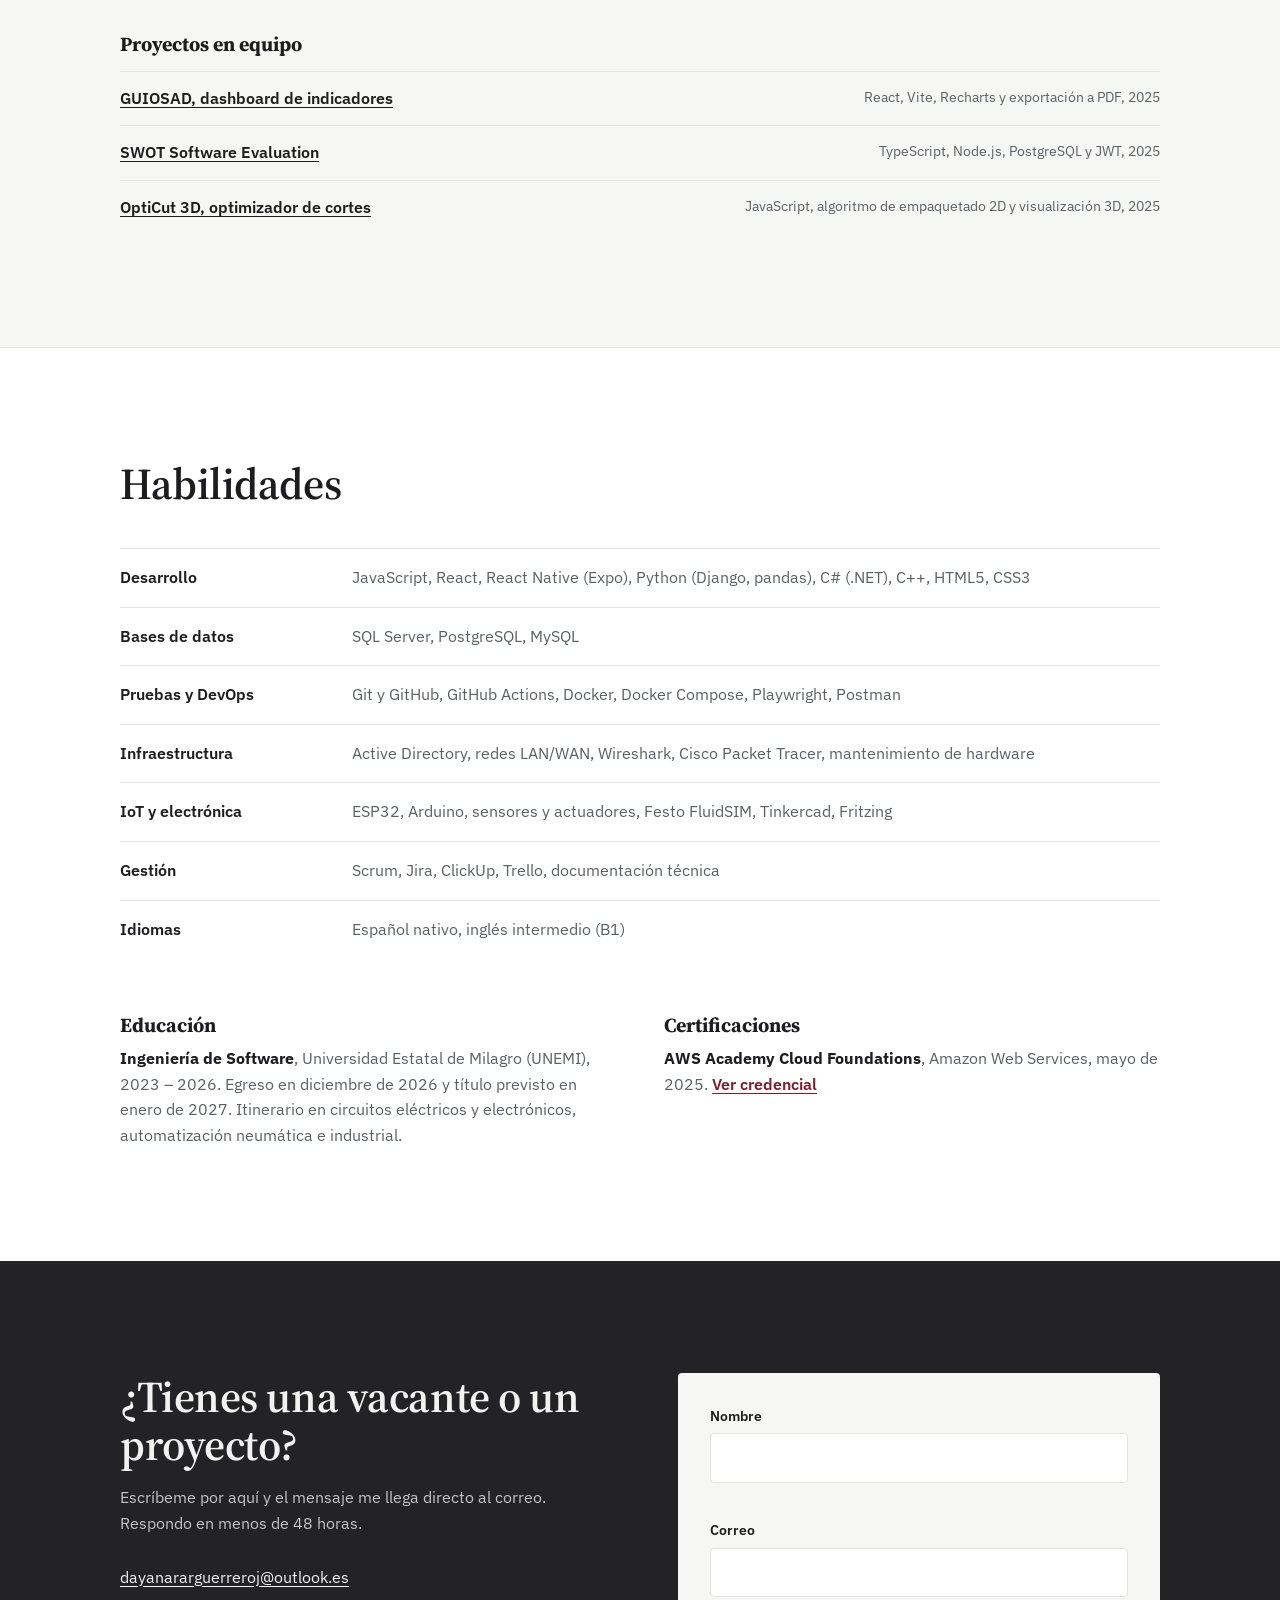
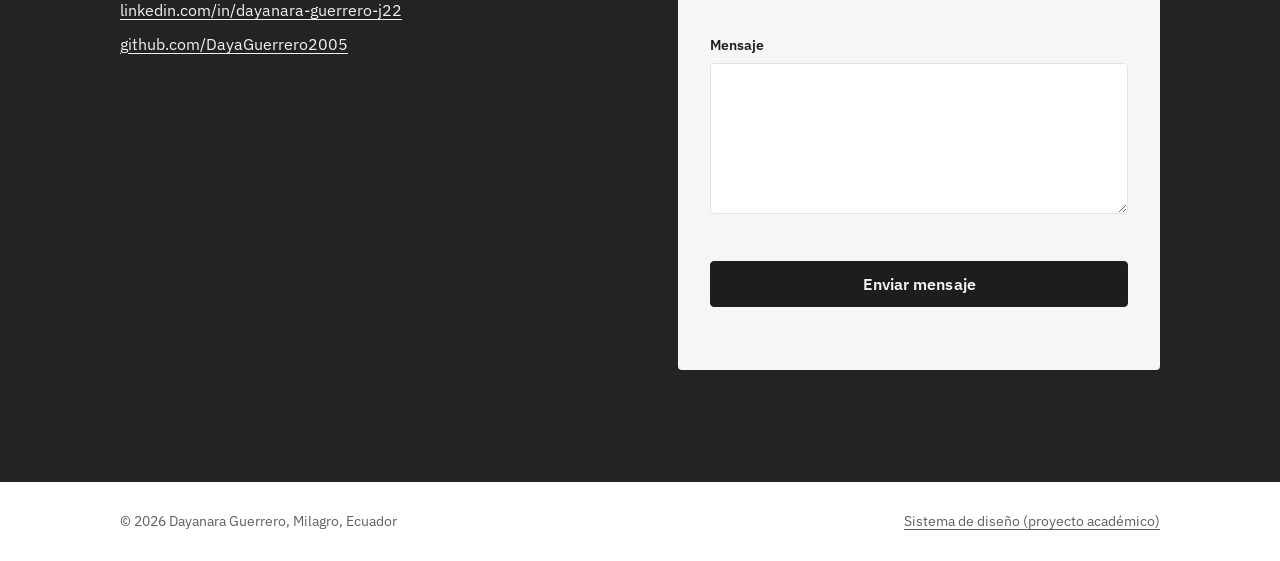
==== commit f7bf42be: "Nombre protagonista en la portada y título profesional visible" ====
--- a/index.html
+++ b/index.html
@@ -10,11 +10,11 @@
   <meta property="og:description" content="Desarrollo web y móvil, pruebas automatizadas y CI/CD, soporte TI e IoT. Disponible para pasantía o puesto junior." />
   <meta property="og:image" content="https://dayaguerrero2005.github.io/Portafolio-DW/assets/img/dayanara-guerrero.jpg" />
   <meta property="og:type" content="website" />
-  <link rel="icon" type="image/jpeg" href="assets/img/favicon.jpg" />
+  <link rel="icon" type="image/jpeg" href="assets/img/favicon.jpg?v=4" />
   <link rel="preconnect" href="https://fonts.googleapis.com" />
   <link rel="preconnect" href="https://fonts.gstatic.com" crossorigin />
   <link href="https://fonts.googleapis.com/css2?family=Source+Serif+4:opsz,wght@8..60,400..700&family=IBM+Plex+Sans:wght@400;500;600&display=swap" rel="stylesheet" />
-  <link rel="stylesheet" href="css/style.css" />
+  <link rel="stylesheet" href="css/style.css?v=4" />
   <script>
     try {
       var t = localStorage.getItem('dg-theme');
@@ -48,13 +48,18 @@
 
   <main id="main">
     <section class="hero" id="inicio" aria-labelledby="hero-name">
+      <div class="wrap">
+        <div class="hero-head">
+          <h1 class="hero-name" id="hero-name"><span>Dayanara</span> <span>Guerrero</span></h1>
+          <p class="hero-title">Ingeniería de Software<span class="sep" aria-hidden="true">·</span> <span class="spec">Desarrollo web y móvil, QA y CI/CD</span></p>
+        </div>
+      </div>
       <div class="wrap hero-grid">
         <figure class="hero-photo">
-          <img src="assets/img/dayanara-guerrero.jpg" width="480" height="480" alt="Retrato de Dayanara Guerrero" fetchpriority="high" />
+          <img src="assets/img/dayanara-guerrero.jpg?v=4" width="480" height="480" alt="Retrato de Dayanara Guerrero" fetchpriority="high" />
         </figure>
         <div class="hero-text">
           <p class="status"><span class="dot" aria-hidden="true"></span>Disponible para pasantía o puesto junior, remoto o en Guayaquil</p>
-          <h1 class="hero-name" id="hero-name">Dayanara<br />Guerrero</h1>
           <p class="hero-role">Estudiante de último semestre de Ingeniería de Software en la UNEMI, desde Milagro, Ecuador.</p>
           <p class="hero-lead">
             Desarrollo aplicaciones web y móviles, automatizo sus pruebas y despliegues, y sé
@@ -270,6 +275,6 @@
     </div>
   </footer>
 
-  <script src="js/main.js"></script>
+  <script src="js/main.js?v=4"></script>
 </body>
 </html>
--- a/css/style.css
+++ b/css/style.css
@@ -22,7 +22,7 @@
   --step-1: 1.25rem;
   --step-2: 1.6rem;
   --step-3: clamp(2rem, 4vw, 2.75rem);
-  --step-hero: clamp(2.6rem, 5.6vw, 4.4rem);
+  --step-hero: clamp(3.5rem, 9.2vw, 6rem);
 
   --wrap: 1120px;
   --gutter: clamp(16px, 4vw, 40px);
@@ -119,17 +119,33 @@
 
 /* Hero */
 .hero { padding: clamp(40px, 7vw, 88px) 0 clamp(56px, 8vw, 104px); overflow: hidden; }
-.hero-grid { display: grid; grid-template-columns: auto 1fr; gap: clamp(32px, 6vw, 72px); align-items: center; }
-.status { display: inline-flex; align-items: baseline; gap: 10px; font-size: var(--step--1); color: var(--muted); font-weight: 500; }
-.dot { width: 8px; height: 8px; border-radius: 50%; background: #2e8b57; }
+.hero-head { padding-bottom: clamp(28px, 4vw, 44px); border-bottom: 1px solid var(--line); margin-bottom: clamp(32px, 5vw, 56px); }
 .hero-name {
   font-size: var(--step-hero);
-  font-weight: 600;
+  font-weight: 700;
   font-variation-settings: "opsz" 60;
-  letter-spacing: -0.015em;
-  line-height: 1.02;
-  margin: 18px 0 18px;
-}
+  letter-spacing: -0.03em;
+  line-height: 0.98;
+  margin: 0;
+  text-wrap: balance;
+}
+.hero-name span { display: inline-block; }
+.hero-name span + span { color: var(--signal); }
+.hero-title {
+  margin-top: clamp(14px, 2vw, 22px);
+  font-family: var(--font-display);
+  font-size: clamp(1.2rem, 2.2vw, 1.65rem);
+  font-weight: 500;
+  font-variation-settings: "opsz" 24;
+  line-height: 1.35;
+  letter-spacing: -0.005em;
+  color: var(--ink);
+  text-wrap: balance;
+}
+.hero-title .sep { color: var(--muted); padding: 0 .35em; }
+.hero-grid { display: grid; grid-template-columns: auto 1fr; gap: clamp(32px, 6vw, 72px); align-items: center; }
+.status { display: inline-flex; align-items: baseline; gap: 10px; font-size: var(--step--1); color: var(--muted); font-weight: 500; margin-bottom: 14px; }
+.dot { width: 8px; height: 8px; border-radius: 50%; background: #2e8b57; }
 .hero-role { font-size: var(--step-1); font-weight: 500; max-width: 40ch; }
 .hero-lead { color: var(--muted); max-width: 54ch; margin-top: 12px; font-size: 1.05rem; }
 .hero-cta { display: flex; flex-wrap: wrap; gap: 12px; margin-top: 30px; }
@@ -139,7 +155,7 @@
 
 .hero-photo { margin: 0; }
 .hero-photo img {
-  width: clamp(200px, 24vw, 300px); height: auto; aspect-ratio: 1; object-fit: cover;
+  width: clamp(180px, 20vw, 240px); height: auto; aspect-ratio: 1; object-fit: cover;
   border-radius: 50%;
   box-shadow: 0 0 0 1px var(--line), 0 0 0 10px var(--paper), 0 0 0 11px var(--line);
 }
@@ -271,8 +287,9 @@
   .nav.open { display: flex; }
   .nav a { padding: 12px 0; font-size: var(--step-0); color: var(--ink); }
   .hero-grid { grid-template-columns: 1fr; gap: 24px; }
-  .hero-photo img { width: 168px; margin: 11px; }
-  .hero-name { margin-top: 14px; }
+  .hero-photo img { width: 140px; margin: 11px; }
+  .hero-title .sep { display: none; }
+  .hero-title .spec { display: block; color: var(--muted); font-size: 0.86em; margin-top: 4px; }
   .focus { grid-template-columns: 1fr; }
   .focus-item, .focus-item + .focus-item { padding: 20px 0; border-left: 0; }
   .focus-item + .focus-item { border-top: 1px solid color-mix(in srgb, var(--on-deep) 25%, transparent); }
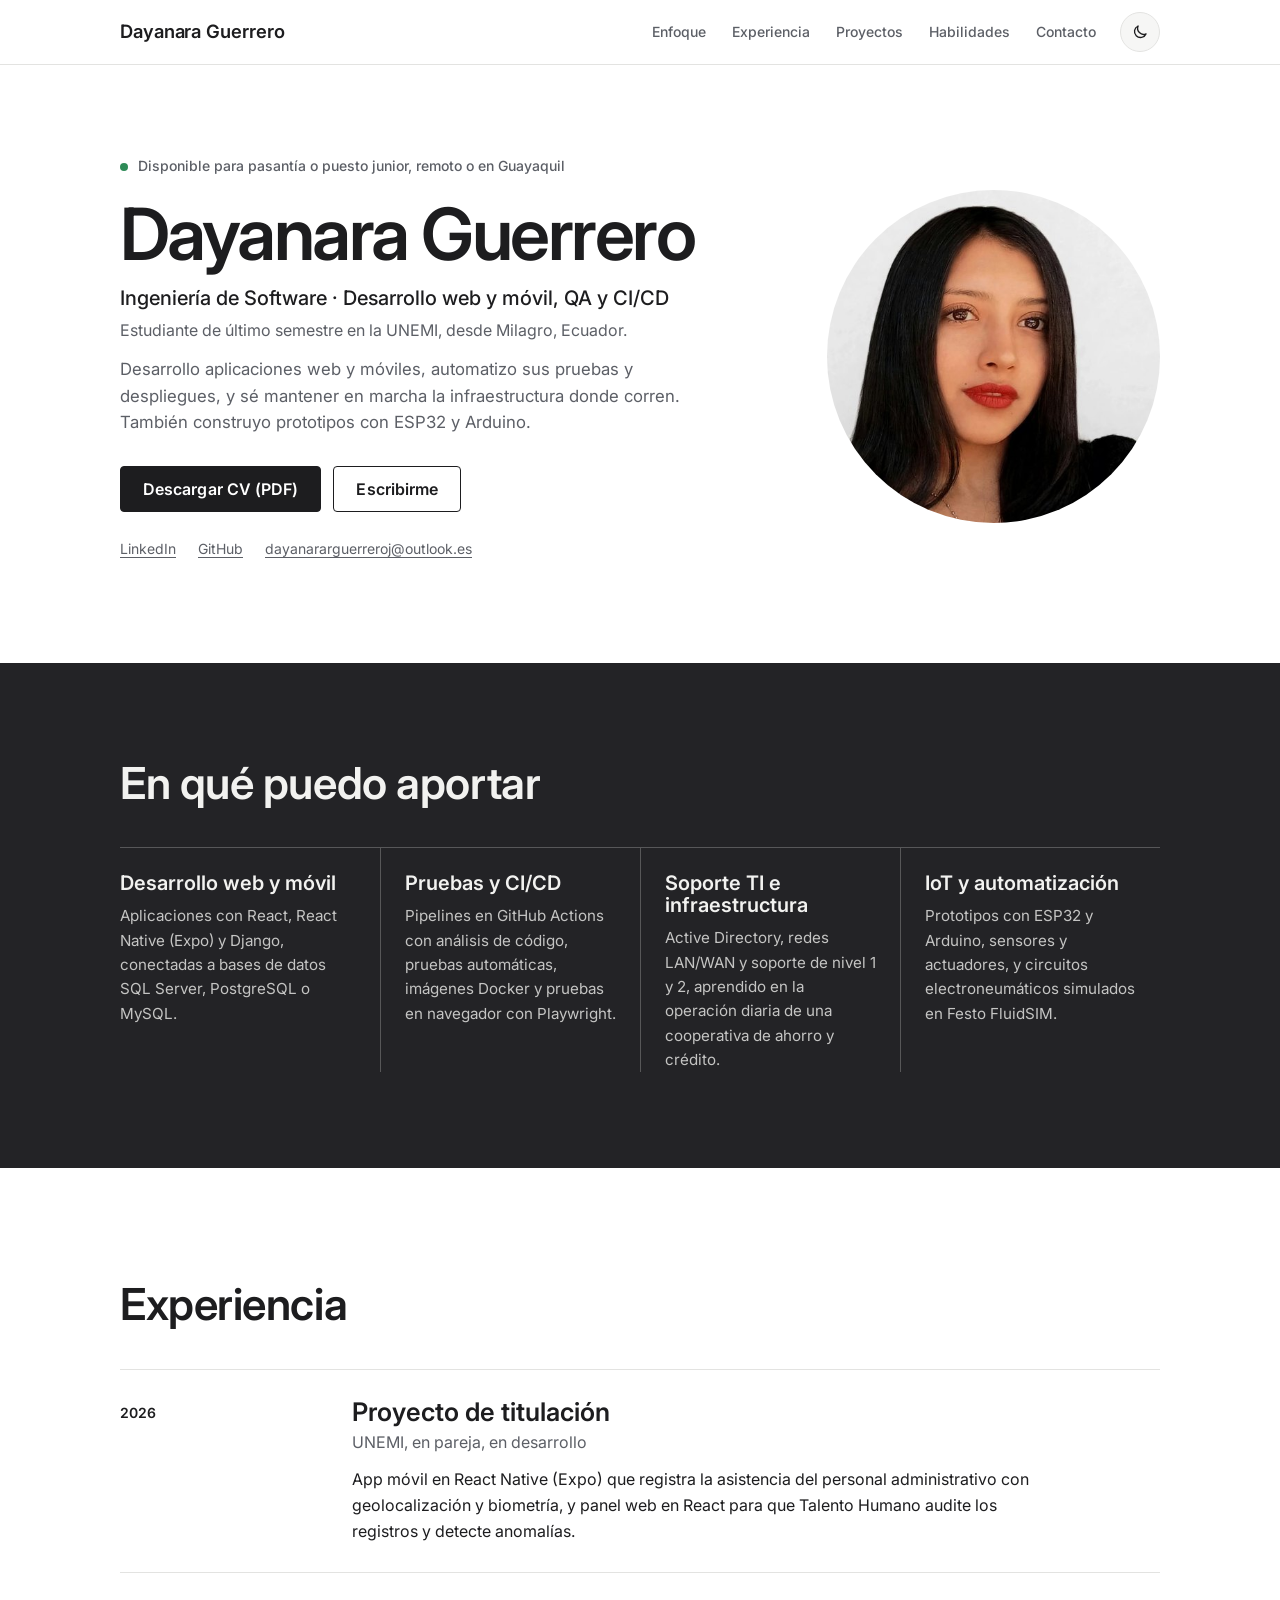
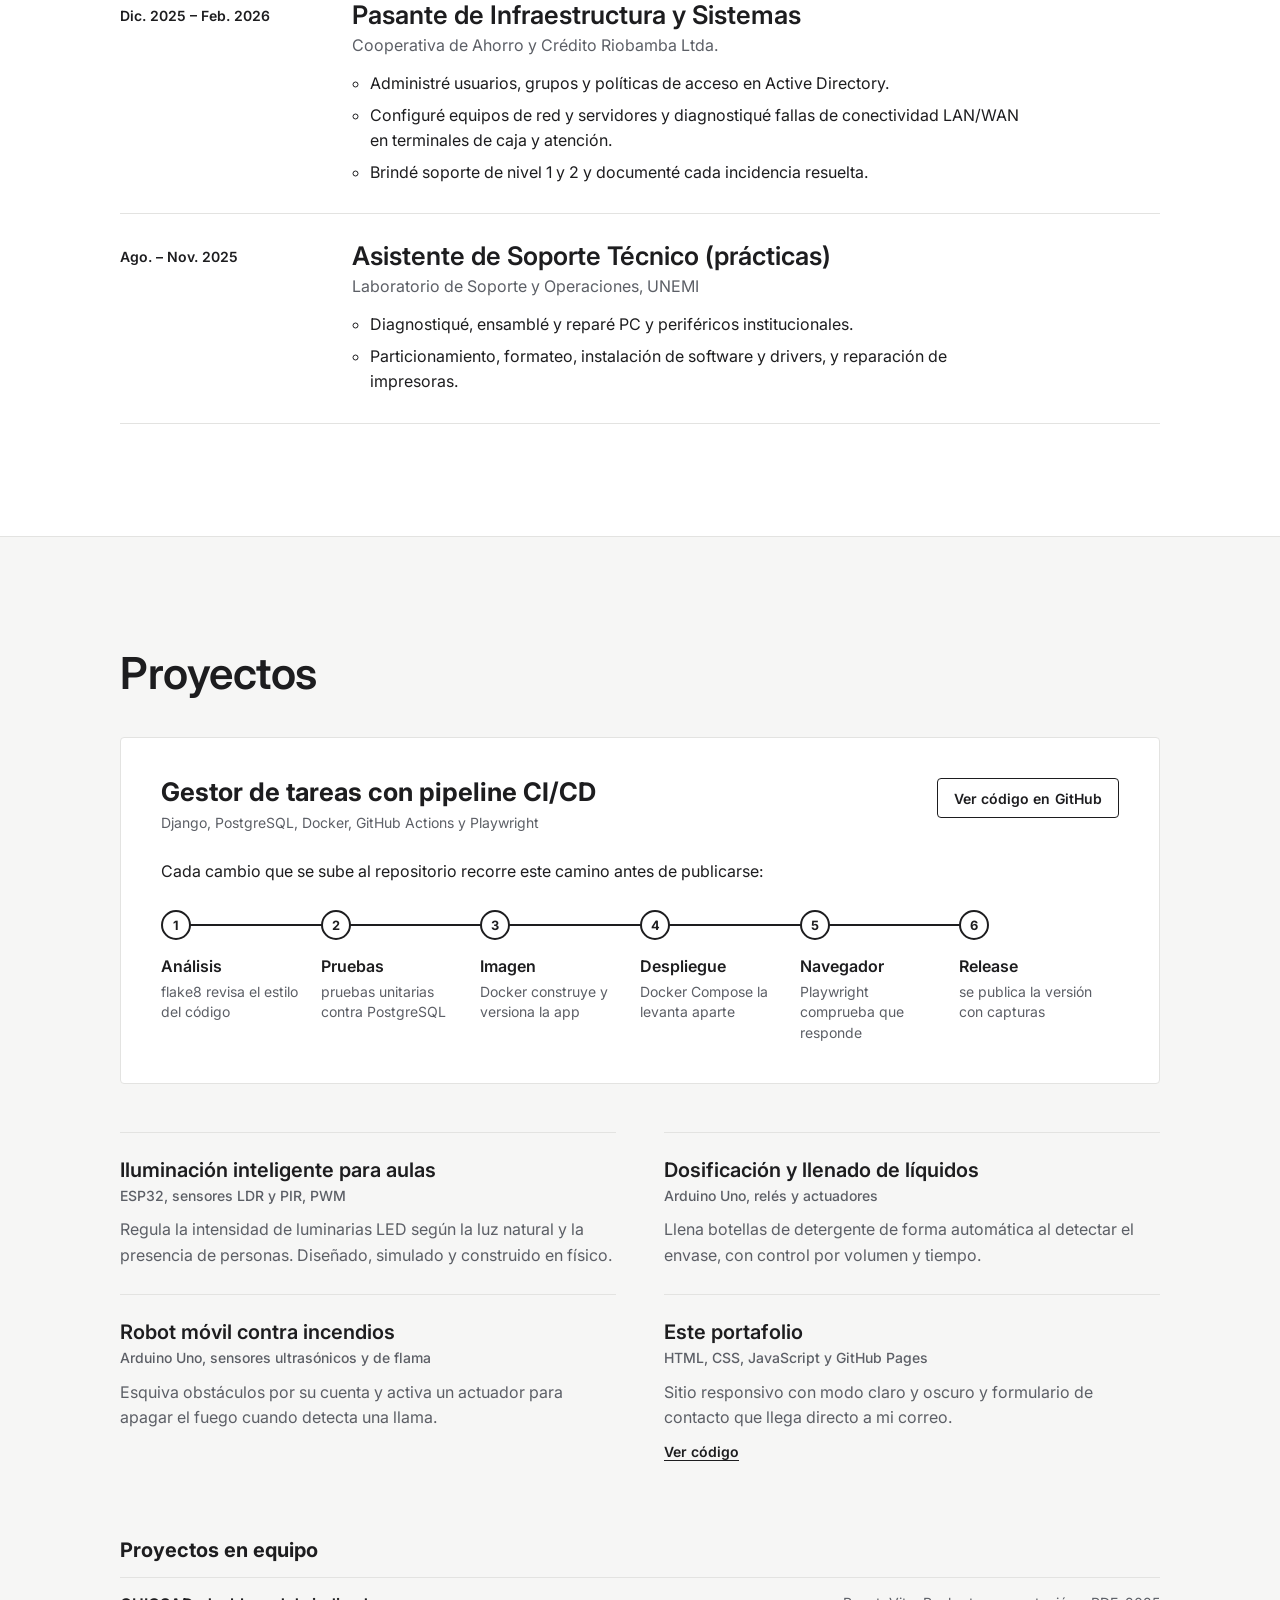
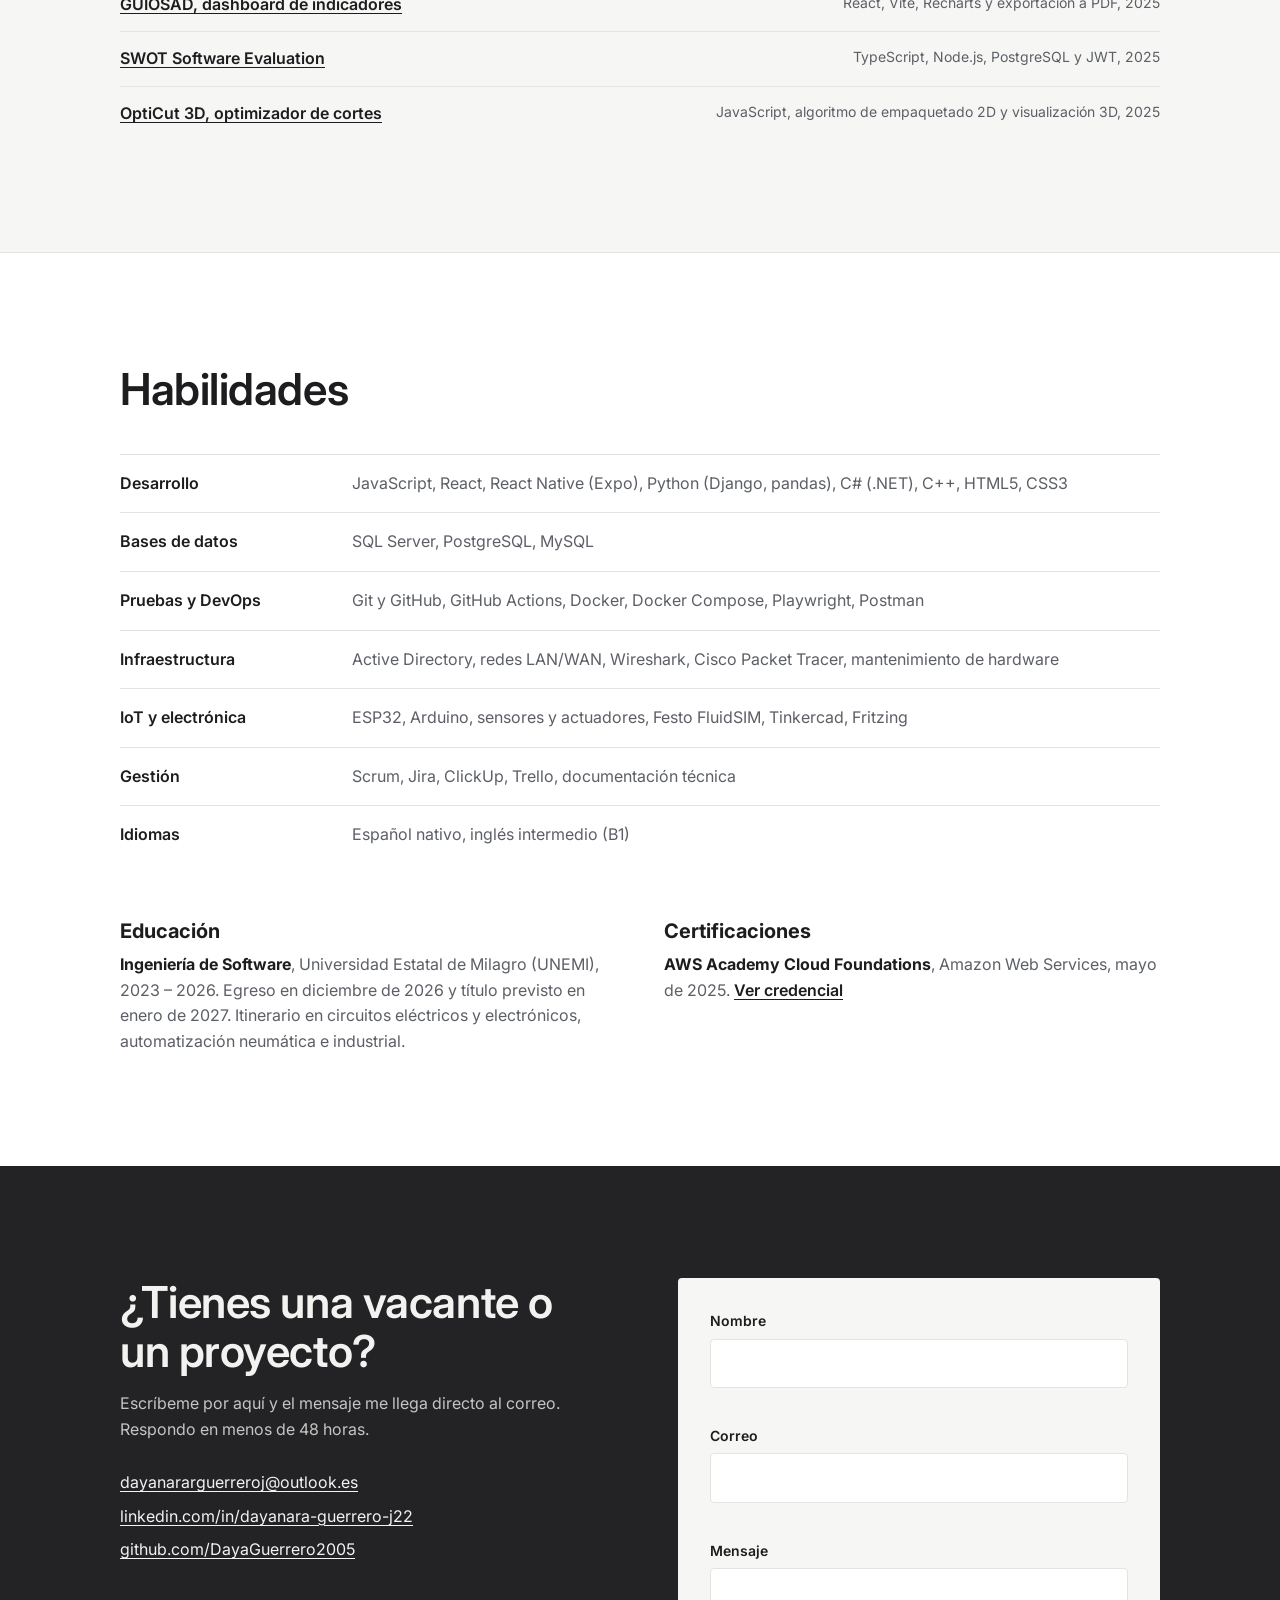
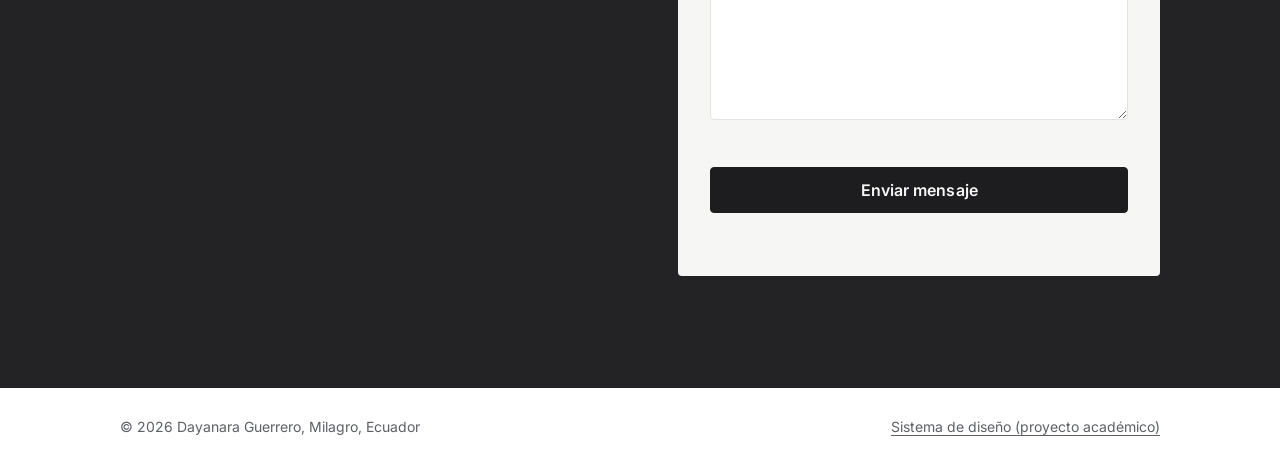
==== commit d9368808: "Estilo minimalista: nombre a la izquierda, foto a la derecha, tipografía Inter en negro" ====
--- a/index.html
+++ b/index.html
@@ -10,11 +10,11 @@
   <meta property="og:description" content="Desarrollo web y móvil, pruebas automatizadas y CI/CD, soporte TI e IoT. Disponible para pasantía o puesto junior." />
   <meta property="og:image" content="https://dayaguerrero2005.github.io/Portafolio-DW/assets/img/dayanara-guerrero.jpg" />
   <meta property="og:type" content="website" />
-  <link rel="icon" type="image/jpeg" href="assets/img/favicon.jpg?v=4" />
+  <link rel="icon" type="image/jpeg" href="assets/img/favicon.jpg?v=5" />
   <link rel="preconnect" href="https://fonts.googleapis.com" />
   <link rel="preconnect" href="https://fonts.gstatic.com" crossorigin />
-  <link href="https://fonts.googleapis.com/css2?family=Source+Serif+4:opsz,wght@8..60,400..700&family=IBM+Plex+Sans:wght@400;500;600&display=swap" rel="stylesheet" />
-  <link rel="stylesheet" href="css/style.css?v=4" />
+  <link href="https://fonts.googleapis.com/css2?family=Inter:wght@400;500;600;700&display=swap" rel="stylesheet" />
+  <link rel="stylesheet" href="css/style.css?v=5" />
   <script>
     try {
       var t = localStorage.getItem('dg-theme');
@@ -48,19 +48,12 @@
 
   <main id="main">
     <section class="hero" id="inicio" aria-labelledby="hero-name">
-      <div class="wrap">
-        <div class="hero-head">
-          <h1 class="hero-name" id="hero-name"><span>Dayanara</span> <span>Guerrero</span></h1>
-          <p class="hero-title">Ingeniería de Software<span class="sep" aria-hidden="true">·</span> <span class="spec">Desarrollo web y móvil, QA y CI/CD</span></p>
-        </div>
-      </div>
       <div class="wrap hero-grid">
-        <figure class="hero-photo">
-          <img src="assets/img/dayanara-guerrero.jpg?v=4" width="480" height="480" alt="Retrato de Dayanara Guerrero" fetchpriority="high" />
-        </figure>
         <div class="hero-text">
           <p class="status"><span class="dot" aria-hidden="true"></span>Disponible para pasantía o puesto junior, remoto o en Guayaquil</p>
-          <p class="hero-role">Estudiante de último semestre de Ingeniería de Software en la UNEMI, desde Milagro, Ecuador.</p>
+          <h1 class="hero-name" id="hero-name">Dayanara Guerrero</h1>
+          <p class="hero-title">Ingeniería de Software · Desarrollo web y móvil, QA y CI/CD</p>
+          <p class="hero-role">Estudiante de último semestre en la UNEMI, desde Milagro, Ecuador.</p>
           <p class="hero-lead">
             Desarrollo aplicaciones web y móviles, automatizo sus pruebas y despliegues, y sé
             mantener en marcha la infraestructura donde corren. También construyo prototipos
@@ -76,6 +69,9 @@
             <li><a href="mailto:dayanararguerreroj@outlook.es">dayanararguerreroj@outlook.es</a></li>
           </ul>
         </div>
+        <figure class="hero-photo">
+          <img src="assets/img/dayanara-guerrero.jpg?v=5" width="480" height="480" alt="Retrato de Dayanara Guerrero" fetchpriority="high" />
+        </figure>
       </div>
     </section>
 
@@ -275,6 +271,6 @@
     </div>
   </footer>
 
-  <script src="js/main.js?v=4"></script>
+  <script src="js/main.js?v=5"></script>
 </body>
 </html>
--- a/css/style.css
+++ b/css/style.css
@@ -1,6 +1,6 @@
 /* Portafolio de Dayanara Guerrero
-   Paleta: blanco, grafito y un vino oscuro como único acento.
-   Tipos: Source Serif 4 (títulos) e IBM Plex Sans (texto). */
+   Estilo minimalista: blanco, grafito y negro.
+   Tipo: Inter. */
 
 :root {
   --paper: #ffffff;
@@ -8,21 +8,21 @@
   --ink: #1d1d1f;
   --muted: #5c5f66;
   --line: #e3e3e1;
-  --signal: #7a1f2b;
+  --signal: #1d1d1f;
   --signal-ink: #ffffff;
   --focus: #2b5fb4;
   --deep: #232326;
   --on-deep: #f2f2f0;
 
-  --font-display: "Source Serif 4", Georgia, "Times New Roman", serif;
-  --font-body: "IBM Plex Sans", system-ui, -apple-system, "Segoe UI", sans-serif;
+  --font-display: "Inter", system-ui, -apple-system, "Segoe UI", sans-serif;
+  --font-body: "Inter", system-ui, -apple-system, "Segoe UI", sans-serif;
 
   --step--1: 0.875rem;
   --step-0: 1rem;
   --step-1: 1.25rem;
   --step-2: 1.6rem;
   --step-3: clamp(2rem, 4vw, 2.75rem);
-  --step-hero: clamp(3.5rem, 9.2vw, 6rem);
+  --step-hero: clamp(2.6rem, 6vw, 4.5rem);
 
   --wrap: 1120px;
   --gutter: clamp(16px, 4vw, 40px);
@@ -36,7 +36,7 @@
   --ink: #ededeb;
   --muted: #a7a8ad;
   --line: #303034;
-  --signal: #d98a94;
+  --signal: #ededeb;
   --signal-ink: #161618;
   --focus: #8fb0ff;
   --deep: #0f0f10;
@@ -51,7 +51,7 @@
     --ink: #ededeb;
     --muted: #a7a8ad;
     --line: #303034;
-    --signal: #d98a94;
+    --signal: #ededeb;
     --signal-ink: #161618;
     --focus: #8fb0ff;
     --deep: #0f0f10;
@@ -119,34 +119,19 @@
 
 /* Hero */
 .hero { padding: clamp(40px, 7vw, 88px) 0 clamp(56px, 8vw, 104px); overflow: hidden; }
-.hero-head { padding-bottom: clamp(28px, 4vw, 44px); border-bottom: 1px solid var(--line); margin-bottom: clamp(32px, 5vw, 56px); }
+.hero-grid { display: grid; grid-template-columns: 1fr auto; gap: clamp(32px, 6vw, 80px); align-items: center; }
+.status { display: inline-flex; align-items: baseline; gap: 10px; font-size: var(--step--1); color: var(--muted); font-weight: 500; }
+.dot { width: 8px; height: 8px; border-radius: 50%; background: #2e8b57; }
 .hero-name {
   font-size: var(--step-hero);
-  font-weight: 700;
-  font-variation-settings: "opsz" 60;
-  letter-spacing: -0.03em;
-  line-height: 0.98;
-  margin: 0;
+  font-weight: 600;
+  letter-spacing: -0.035em;
+  line-height: 1.02;
+  margin: 18px 0 14px;
   text-wrap: balance;
 }
-.hero-name span { display: inline-block; }
-.hero-name span + span { color: var(--signal); }
-.hero-title {
-  margin-top: clamp(14px, 2vw, 22px);
-  font-family: var(--font-display);
-  font-size: clamp(1.2rem, 2.2vw, 1.65rem);
-  font-weight: 500;
-  font-variation-settings: "opsz" 24;
-  line-height: 1.35;
-  letter-spacing: -0.005em;
-  color: var(--ink);
-  text-wrap: balance;
-}
-.hero-title .sep { color: var(--muted); padding: 0 .35em; }
-.hero-grid { display: grid; grid-template-columns: auto 1fr; gap: clamp(32px, 6vw, 72px); align-items: center; }
-.status { display: inline-flex; align-items: baseline; gap: 10px; font-size: var(--step--1); color: var(--muted); font-weight: 500; margin-bottom: 14px; }
-.dot { width: 8px; height: 8px; border-radius: 50%; background: #2e8b57; }
-.hero-role { font-size: var(--step-1); font-weight: 500; max-width: 40ch; }
+.hero-title { font-size: var(--step-1); font-weight: 500; line-height: 1.4; color: var(--ink); text-wrap: balance; }
+.hero-role { color: var(--muted); margin-top: 6px; }
 .hero-lead { color: var(--muted); max-width: 54ch; margin-top: 12px; font-size: 1.05rem; }
 .hero-cta { display: flex; flex-wrap: wrap; gap: 12px; margin-top: 30px; }
 .hero-links { list-style: none; padding: 0; margin: 26px 0 0; display: flex; flex-wrap: wrap; gap: 8px 22px; font-size: var(--step--1); }
@@ -155,9 +140,9 @@
 
 .hero-photo { margin: 0; }
 .hero-photo img {
-  width: clamp(180px, 20vw, 240px); height: auto; aspect-ratio: 1; object-fit: cover;
+  width: clamp(220px, 26vw, 340px); height: auto; aspect-ratio: 1; object-fit: cover;
   border-radius: 50%;
-  box-shadow: 0 0 0 1px var(--line), 0 0 0 10px var(--paper), 0 0 0 11px var(--line);
+  background: var(--surface);
 }
 
 /* Bloque de enfoque */
@@ -287,9 +272,8 @@
   .nav.open { display: flex; }
   .nav a { padding: 12px 0; font-size: var(--step-0); color: var(--ink); }
   .hero-grid { grid-template-columns: 1fr; gap: 24px; }
-  .hero-photo img { width: 140px; margin: 11px; }
-  .hero-title .sep { display: none; }
-  .hero-title .spec { display: block; color: var(--muted); font-size: 0.86em; margin-top: 4px; }
+  .hero-photo { order: -1; }
+  .hero-photo img { width: 160px; }
   .focus { grid-template-columns: 1fr; }
   .focus-item, .focus-item + .focus-item { padding: 20px 0; border-left: 0; }
   .focus-item + .focus-item { border-top: 1px solid color-mix(in srgb, var(--on-deep) 25%, transparent); }
